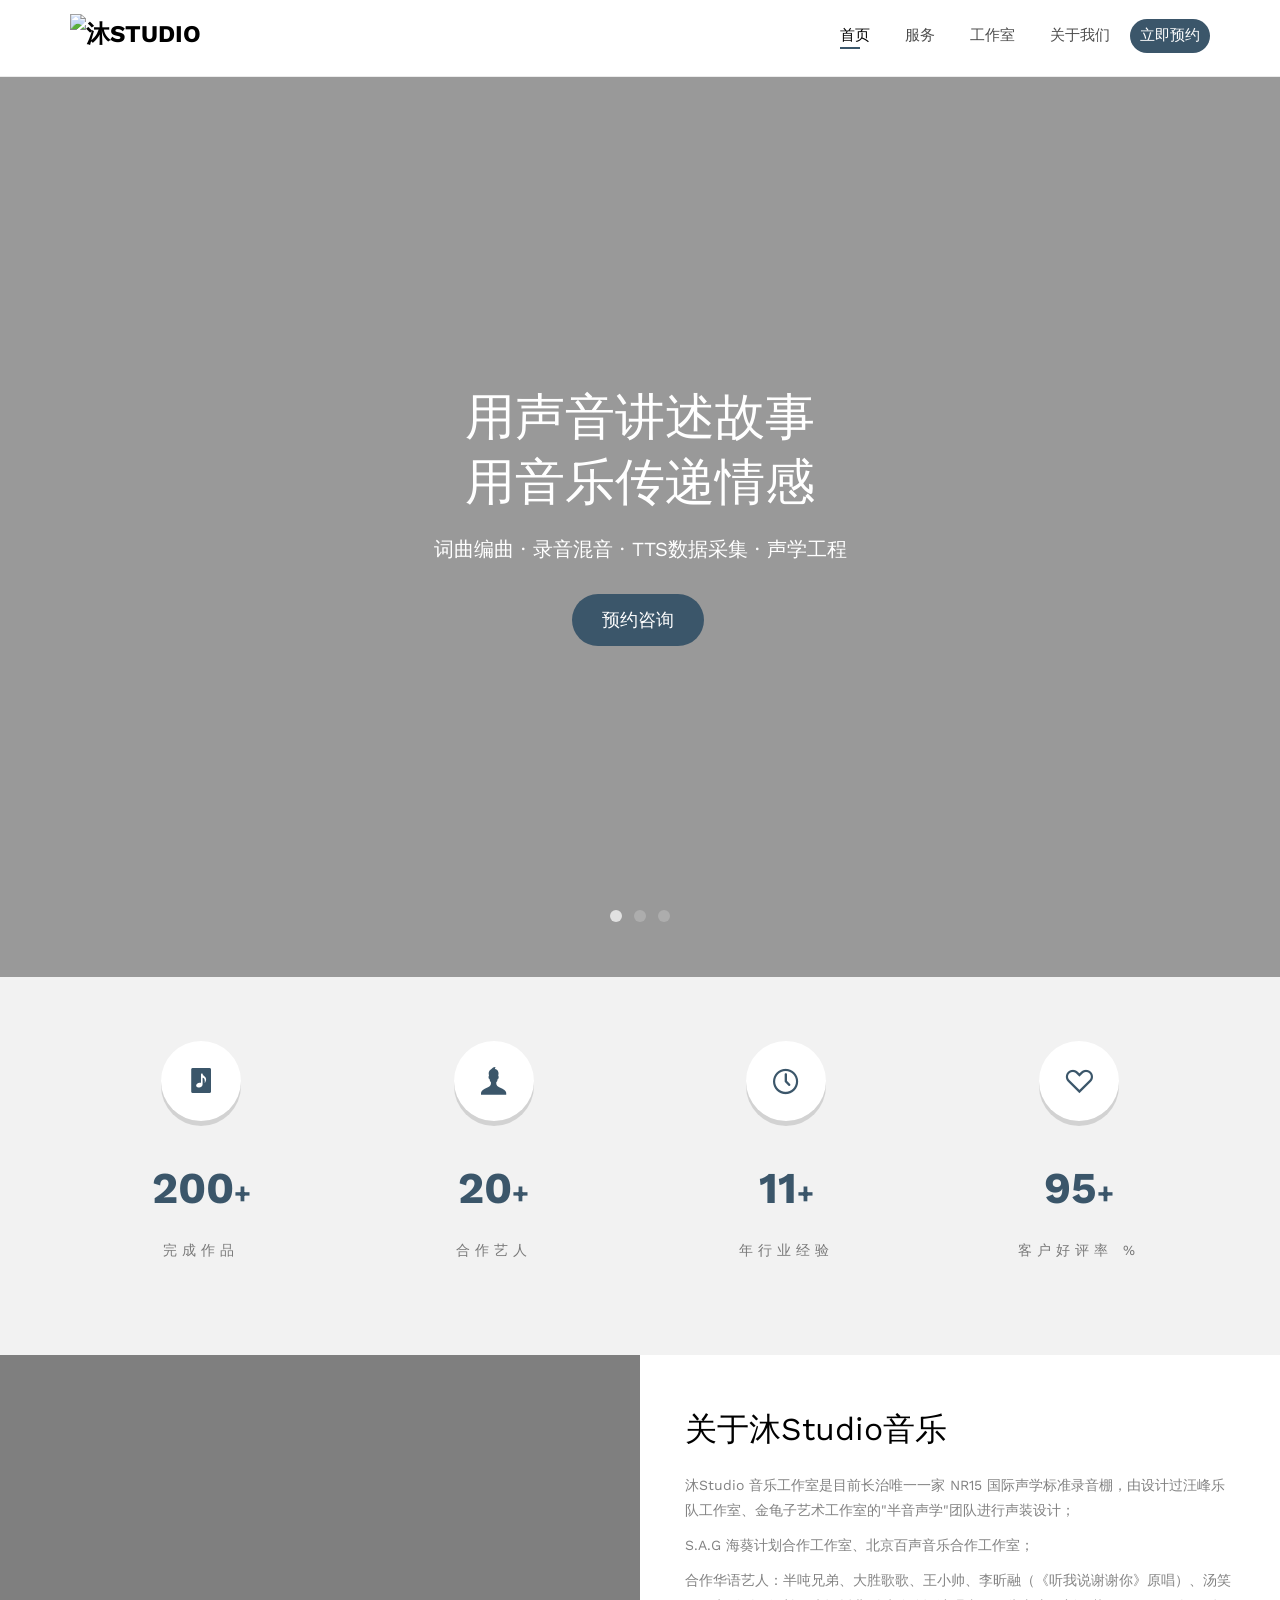
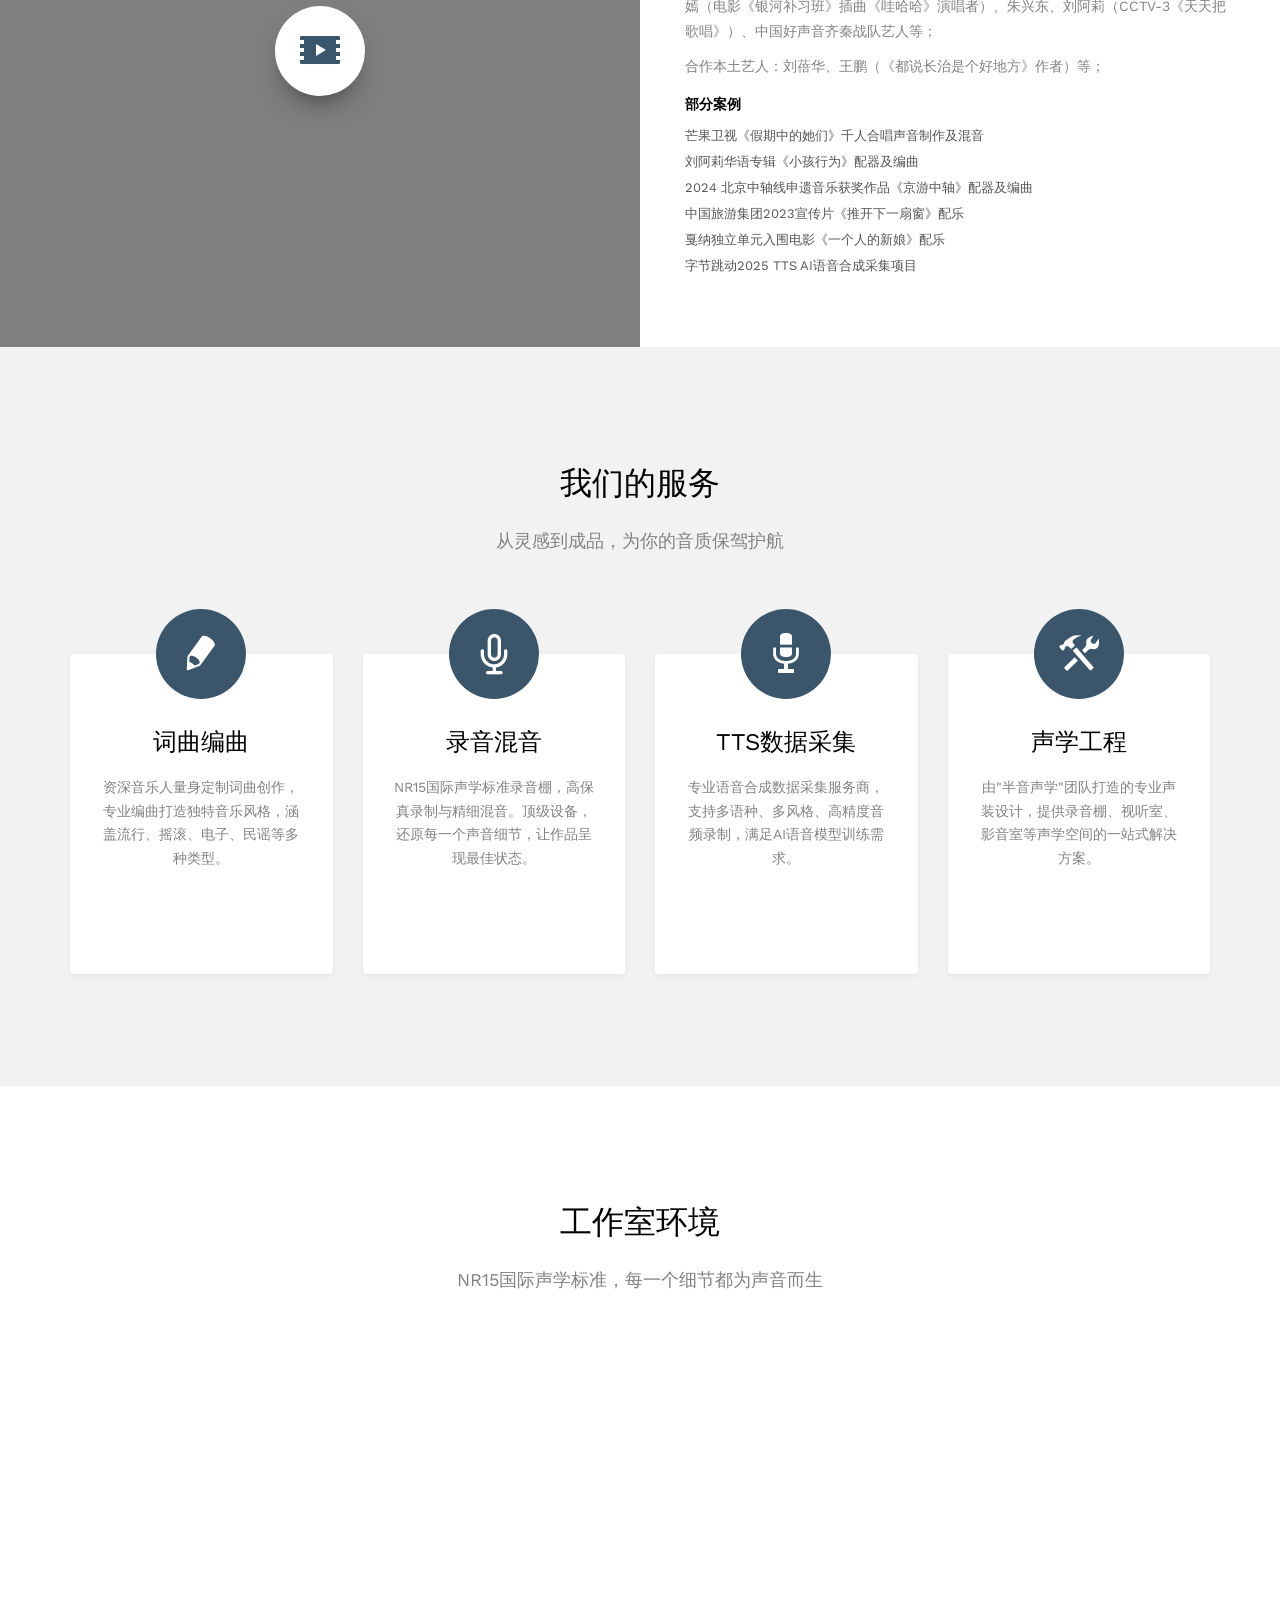
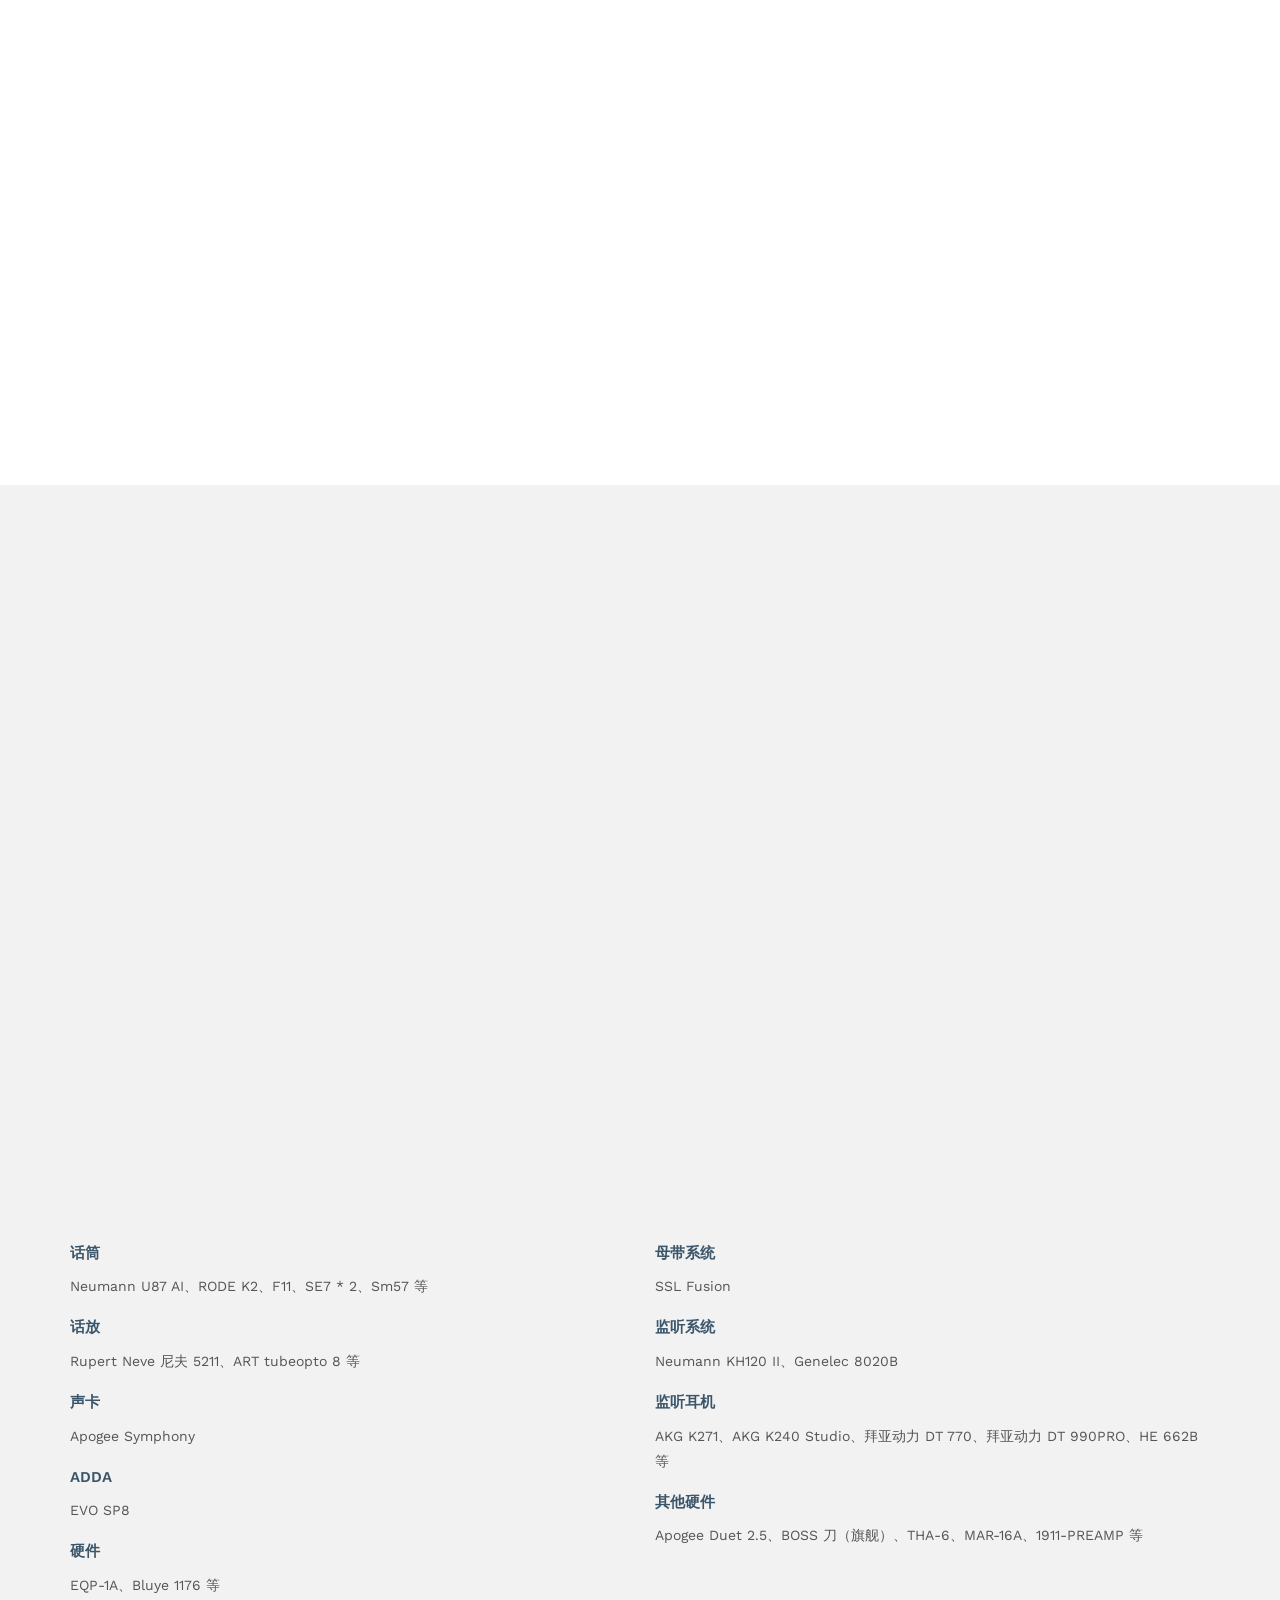
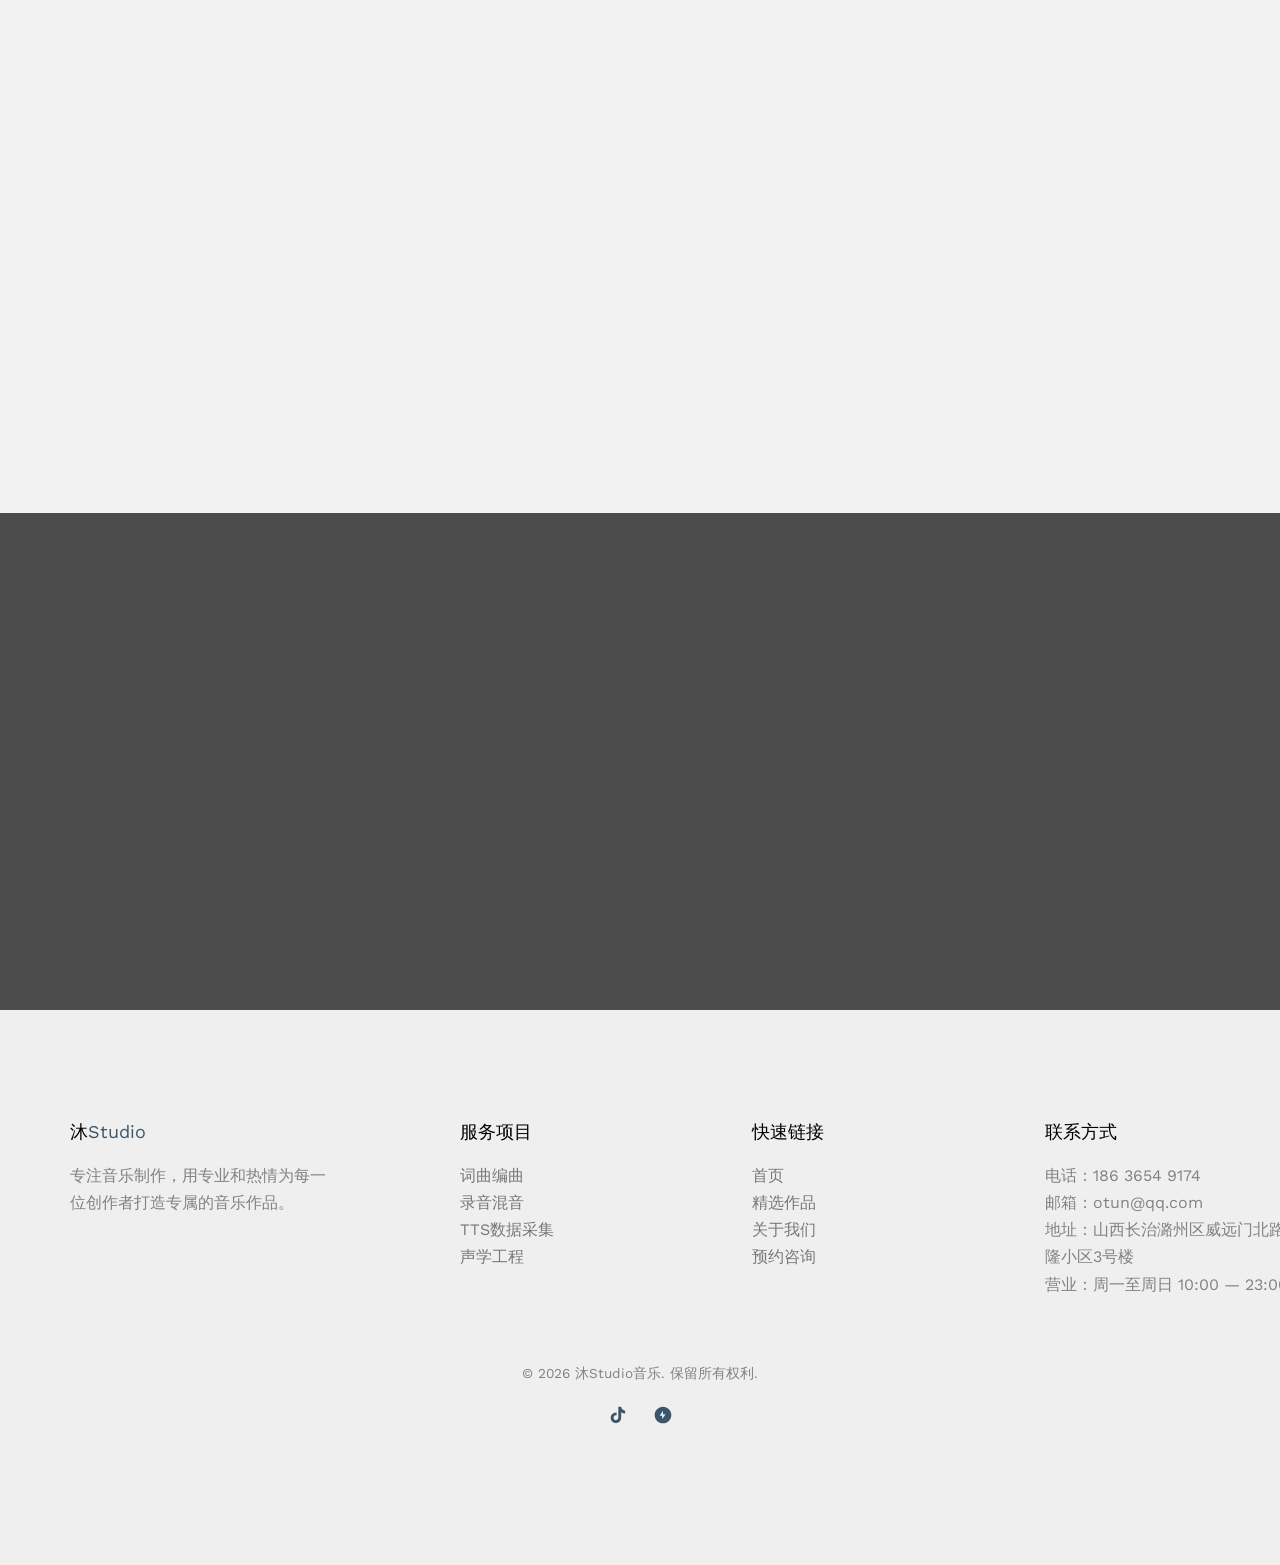
==== index.html @ f46aff22 "Add files via upload" ====
<!DOCTYPE HTML>
<html>
<head>
	<meta charset="utf-8">
	<meta http-equiv="X-UA-Compatible" content="IE=edge">
	<title>沐Studio音乐 - 专业录音棚 / 音乐制作工作室</title>
	<meta name="description" content="沐Studio音乐工作室，提供词曲编曲、录音混音、TTS数据采集、声学工程等全方位音乐制作服务。" />
	<meta name="keywords" content="录音棚, 音乐制作, 编曲, 录音混音, 词曲创作, TTS数据采集, 声学工程, 录音棚出租" />
	<meta name="viewport" content="width=device-width, initial-scale=1">

	<link href="https://fonts.googleapis.com/css2?family=Work+Sans:wght@300;400;500;700;800&display=swap" rel="stylesheet">
	<link rel="stylesheet" href="css/animate.css">
	<link rel="stylesheet" href="css/icomoon.css">
	<link rel="stylesheet" href="https://cdnjs.cloudflare.com/ajax/libs/font-awesome/6.5.1/css/all.min.css" integrity="sha512-DTOQO9RWCH3ppGqcWaEA1BIZOC6xxalwEsw9c2QQeAIftl+Vegovlnee1c9QX4TctnWMn13TZye+giMm8e2LwA==" crossorigin="anonymous" referrerpolicy="no-referrer" />
	<link rel="stylesheet" href="css/bootstrap.css">
	<link rel="stylesheet" href="css/magnific-popup.css">
	<link rel="stylesheet" href="css/owl.carousel.min.css">
	<link rel="stylesheet" href="css/owl.theme.default.min.css">
	<link rel="stylesheet" href="css/flexslider.css">
	<link rel="stylesheet" href="css/style.css">

	<script src="js/modernizr-2.6.2.min.js"></script>
	<!--[if lt IE 9]>
	<script src="js/respond.min.js"></script>
	<![endif]-->
</head>
<body>

<div class="fh5co-loader"></div>

<div id="page">
	<!-- ═══ 导航 ═══ -->
	<nav class="fh5co-nav" role="navigation">
		<div class="top-menu">
			<div class="container">
				<div class="row">
					<div class="col-xs-2">
						<div id="fh5co-logo">
							<a href="index.html">
								<img src="images/mustudio-logo.png" alt="沐Studio">
							</a>
						</div>
					</div>
					<div class="col-xs-10 text-right menu-1">
						<ul>
							<li class="active"><a href="index.html">首页</a></li>
							<li><a href="#fh5co-practice">服务</a></li>
							<li><a href="#fh5co-project">工作室</a></li>
							<li><a href="#fh5co-about">关于我们</a></li>
							<li class="btn-cta"><a href="javascript:void(0)" onclick="showWechatPopup()"><span>立即预约</span></a></li>
						</ul>
					</div>
				</div>
			</div>
		</div>
	</nav>

	<!-- ═══ Hero 轮播 ═══ -->
	<aside id="fh5co-hero" class="js-fullheight">
		<div class="flexslider js-fullheight">
			<ul class="slides">
		   	<li style="background-image: url(images/NO1.jpg);">
		   		<div class="overlay-gradient"></div>
		   		<div class="container">
		   			<div class="row">
			   			<div class="col-md-8 col-md-offset-2 text-center js-fullheight slider-text">
			   				<div class="slider-text-inner">
			   					<h1>用声音讲述故事<br/>用音乐传递情感</h1>
									<h2>词曲编曲 · 录音混音 · TTS数据采集 · 声学工程</h2>
									<p><a class="btn btn-primary btn-lg" href="javascript:void(0)" onclick="showWechatPopup()">预约咨询</a></p>
			   				</div>
			   			</div>
			   		</div>
		   		</div>
		   	</li>
		   	<li style="background-image: url(images/NO2.jpg);">
		   		<div class="overlay-gradient"></div>
		   		<div class="container">
		   			<div class="row">
			   			<div class="col-md-8 col-md-offset-2 text-center js-fullheight slider-text">
			   				<div class="slider-text-inner">
			   					<h1>专业录音棚级品质</h1>
									<h2>200+ 作品 · 20+ 艺人 · 11年行业沉淀</h2>
									<p><a class="btn btn-primary btn-lg btn-learn" href="#fh5co-practice">了解服务</a></p>
			   				</div>
			   			</div>
			   		</div>
		   		</div>
		   	</li>
		   	<li style="background-image: url(images/NO3.jpg);">
		   		<div class="overlay-gradient"></div>
		   		<div class="container">
		   			<div class="row">
			   			<div class="col-md-8 col-md-offset-2 text-center js-fullheight slider-text">
			   				<div class="slider-text-inner">
			   					<h1>你的音乐，值得被听见</h1>
									<h2>从灵感到成品，全程匠心打造</h2>
									<p><a class="btn btn-primary btn-lg btn-learn" href="javascript:void(0)" onclick="showWechatPopup()">立即预约</a></p>
			   				</div>
			   			</div>
			   		</div>
		   		</div>
		   	</li>
		  	</ul>
	  	</div>
	</aside>

	<!-- ═══ 计数统计 ═══ -->
	<div id="fh5co-counter" class="fh5co-counters fh5co-bg-section">
		<div class="container">
			<div class="row">
				<div class="col-md-3 text-center animate-box">
					<span class="icon"><i class="icon-music"></i></span>
					<span class="fh5co-counter" style="font-size:44px;color:#3b566a;font-weight:700;display:block;">200<span style="font-size:28px;color:#3b566a;font-weight:700;">+</span></span>
					<span class="fh5co-counter-label">完成作品</span>
				</div>
				<div class="col-md-3 text-center animate-box">
					<span class="icon"><i class="icon-user"></i></span>
					<span class="fh5co-counter" style="font-size:44px;color:#3b566a;font-weight:700;display:block;">20<span style="font-size:28px;color:#3b566a;font-weight:700;">+</span></span>
					<span class="fh5co-counter-label">合作艺人</span>
				</div>
				<div class="col-md-3 text-center animate-box">
					<span class="icon"><i class="icon-clock"></i></span>
					<span class="fh5co-counter" style="font-size:44px;color:#3b566a;font-weight:700;display:block;">11<span style="font-size:28px;color:#3b566a;font-weight:700;">+</span></span>
					<span class="fh5co-counter-label">年行业经验</span>
				</div>
				<div class="col-md-3 text-center animate-box">
					<span class="icon"><i class="icon-heart"></i></span>
					<span class="fh5co-counter" style="font-size:44px;color:#3b566a;font-weight:700;display:block;">95<span style="font-size:28px;color:#3b566a;font-weight:700;">+</span></span>
					<span class="fh5co-counter-label">客户好评率 %</span>
				</div>
			</div>
		</div>
	</div>

	<!-- ═══ 视频介绍 + 技能条 ═══ -->
	<div id="fh5co-content">
		<div class="video fh5co-video" style="background-image: url(images/ZHONG1.jpg);">
			<a href="#" class="popup-vimeo"><i class="icon-video2"></i></a>
			<div class="overlay"></div>
		</div>
		<div class="choose animate-box" style="padding:50px 45px;">
			<div class="fh5co-heading" style="margin-bottom:20px;">
				<h2>关于沐Studio音乐</h2>
			</div>
			<p style="margin-bottom:10px; font-size:14px; line-height:1.8;">沐Studio 音乐工作室是目前长治唯一一家 NR15 国际声学标准录音棚，由设计过汪峰乐队工作室、金龟子艺术工作室的"半音声学"团队进行声装设计；</p>
			<p style="margin-bottom:10px; font-size:14px; line-height:1.8;">S.A.G 海葵计划合作工作室、北京百声音乐合作工作室；</p>
			<p style="margin-bottom:10px; font-size:14px; line-height:1.8;">合作华语艺人：半吨兄弟、大胜歌歌、王小帅、李昕融（《听我说谢谢你》原唱）、汤笑嫣（电影《银河补习班》插曲《哇哈哈》演唱者）、朱兴东、刘阿莉（CCTV-3《天天把歌唱》）、中国好声音齐秦战队艺人等；</p>
			<p style="margin-bottom:14px; font-size:14px; line-height:1.8;">合作本土艺人：刘蓓华、王鹏（《都说长治是个好地方》作者）等；</p>
			<p style="margin-bottom:8px; font-size:14px; font-weight:600; color:#000;">部分案例</p>
			<p style="margin-bottom:4px; font-size:13px; color:#555;">芒果卫视《假期中的她们》千人合唱声音制作及混音</p>
			<p style="margin-bottom:4px; font-size:13px; color:#555;">刘阿莉华语专辑《小孩行为》配器及编曲</p>
			<p style="margin-bottom:4px; font-size:13px; color:#555;">2024 北京中轴线申遗音乐获奖作品《京游中轴》配器及编曲</p>
			<p style="margin-bottom:4px; font-size:13px; color:#555;">中国旅游集团2023宣传片《推开下一扇窗》配乐</p>
			<p style="margin-bottom:4px; font-size:13px; color:#555;">戛纳独立单元入围电影《一个人的新娘》配乐</p>
			<p style="font-size:13px; color:#555;">字节跳动2025 TTS AI语音合成采集项目</p>
		</div>
	</div>

	<!-- ═══ 服务项目 ═══ -->
	<div id="fh5co-practice" class="fh5co-bg-section">
		<div class="container">
			<div class="row animate-box">
				<div class="col-md-8 col-md-offset-2 text-center fh5co-heading">
					<h2>我们的服务</h2>
					<p>从灵感到成品，为你的音质保驾护航</p>
				</div>
			</div>
			<div class="row">
				<div class="col-md-3 text-center animate-box">
					<div class="services">
						<span class="icon">
							<i class="icon-pencil"></i>
						</span>
						<div class="desc">
							<h3><a href="#">词曲编曲</a></h3>
							<p>资深音乐人量身定制词曲创作，专业编曲打造独特音乐风格，涵盖流行、摇滚、电子、民谣等多种类型。</p>
						</div>
					</div>
				</div>
				<div class="col-md-3 text-center animate-box">
					<div class="services">
						<span class="icon">
							<i class="icon-microphone"></i>
						</span>
						<div class="desc">
							<h3><a href="#">录音混音</a></h3>
							<p>NR15国际声学标准录音棚，高保真录制与精细混音。顶级设备，还原每一个声音细节，让作品呈现最佳状态。</p>
						</div>
					</div>
				</div>
				<div class="col-md-3 text-center animate-box">
					<div class="services">
						<span class="icon">
							<i class="icon-mic"></i>
						</span>
						<div class="desc">
							<h3><a href="#">TTS数据采集</a></h3>
							<p>专业语音合成数据采集服务商，支持多语种、多风格、高精度音频录制，满足AI语音模型训练需求。</p>
						</div>
					</div>
				</div>
				<div class="col-md-3 text-center animate-box">
					<div class="services">
						<span class="icon">
							<i class="icon-tools"></i>
						</span>
						<div class="desc">
							<h3><a href="#">声学工程</a></h3>
							<p>由"半音声学"团队打造的专业声装设计，提供录音棚、视听室、影音室等声学空间的一站式解决方案。</p>
						</div>
					</div>
				</div>
			</div>
		</div>
	</div>

	<!-- ═══ 工作室环境 ═══ -->
	<div id="fh5co-project">
		<div class="container">
			<div class="row animate-box">
				<div class="col-md-8 col-md-offset-2 text-center fh5co-heading">
					<h2>工作室环境</h2>
					<p>NR15国际声学标准，每一个细节都为声音而生</p>
				</div>
			</div>
		</div>
		<div class="container">
			<div class="row">
				<div class="col-md-4 col-sm-6 text-center fh5co-project animate-box" data-animate-effect="fadeIn">
					<a href="#">
						<img src="images/NO1.jpg" alt="U87 AI话筒" class="img-responsive">
						<h3>U87 AI 话筒</h3>
						<span>行业标杆 · 专业录音</span>
					</a>
				</div>
				<div class="col-md-4 col-sm-6 text-center fh5co-project animate-box" data-animate-effect="fadeIn">
					<a href="#">
						<img src="images/NO2.jpg" alt="录音室" class="img-responsive">
						<h3>录音室</h3>
						<span>NR15 国际声学标准</span>
					</a>
				</div>
				<div class="col-md-4 col-sm-6 text-center fh5co-project animate-box" data-animate-effect="fadeIn">
					<a href="#">
						<img src="images/NO3.jpg" alt="拾音间" class="img-responsive">
						<h3>拾音间</h3>
						<span>全频段隔音 · 零噪声</span>
					</a>
				</div>
				<div class="col-md-4 col-sm-6 text-center fh5co-project animate-box" data-animate-effect="fadeIn">
					<a href="#">
						<img src="images/004.jpg" alt="专业技术" class="img-responsive">
						<h3>编曲工作站</h3>
						<span>专业技术 · 全数字化</span>
					</a>
				</div>
				<div class="col-md-4 col-sm-6 text-center fh5co-project animate-box" data-animate-effect="fadeIn">
					<a href="#">
						<img src="images/005.JPG" alt="经典硬件" class="img-responsive">
						<h3>经典硬件</h3>
						<span>模拟味十足 · 温暖音色</span>
					</a>
				</div>
				<div class="col-md-4 col-sm-6 text-center fh5co-project animate-box" data-animate-effect="fadeIn">
					<a href="#">
						<img src="images/006.jpg" alt="客户接待区" class="img-responsive">
						<h3>客户接待区</h3>
						<span>舒适环境 · 放松创作</span>
					</a>
				</div>
			</div>
		</div>
	</div>

	<!-- ═══ 客户证言 ═══ -->
	<div id="fh5co-testimonial" class="fh5co-bg-section">
		<div class="container">
			<div class="row animate-box">
				<div class="col-md-6 col-md-offset-3 text-center fh5co-heading">
					<h2>客户评价</h2>
				</div>
			</div>
			<div class="row">
				<div class="col-md-10 col-md-offset-1">
					<div class="row animate-box">
						<div class="owl-carousel owl-carousel-fullwidth">
							<div class="item">
								<div class="testimony-slide active text-center">
									<figure>
										<img src="images/user-1.jpg" alt="用户头像">
									</figure>
									<span>MUQUE，<a href="#" class="twitter">独立摇滚乐队</a></span>
									<blockquote>
										<p>"沐Studio帮我完成了整张专辑，从编曲到混音，每一个环节都非常专业。成品质量完全超出我的预期，即将在各大平台上线！"</p>
									</blockquote>
								</div>
							</div>
							<div class="item">
								<div class="testimony-slide active text-center">
									<figure>
										<img src="images/TS02.png" alt="简跃头像">
									</figure>
									<span>简跃，<a href="#" class="twitter">抖音达人 / 音乐爱好者</a></span>
									<blockquote>
										<p>"整个长治最专业的录音棚和老师"</p>
									</blockquote>
								</div>
							</div>
							<div class="item">
								<div class="testimony-slide active text-center">
									<figure>
										<img src="images/tx03.jpg" alt="李X头像">
									</figure>
									<span>李X，<a href="#" class="twitter">企业宣传负责人</a></span>
									<blockquote>
										<p>"为我们公司制作了企业歌曲，效率很高，从沟通需求到成品只用了两周。客户反响很好，感谢沐Studio团队！"</p>
									</blockquote>
								</div>
							</div>
						</div>
					</div>
				</div>
			</div>
		</div>
	</div>

	<!-- ═══ 主要硬件设备 ═══ -->
	<div id="fh5co-consult" class="fh5co-bg-section">
		<div class="container">
			<div class="row animate-box">
				<div class="col-md-8 col-md-offset-2 text-center fh5co-heading">
					<h2>主要硬件设备</h2>
				</div>
			</div>
			<div class="row" style="padding:20px 0 60px;">
				<div class="col-md-6" style="margin-bottom:20px;">
					<p style="font-size:15px; font-weight:600; color:#3b566a; margin-bottom:8px;">话筒</p>
					<p style="font-size:14px; color:#555; margin-bottom:16px; line-height:1.8;">Neumann U87 AI、RODE K2、F11、SE7 * 2、Sm57 等</p>
					<p style="font-size:15px; font-weight:600; color:#3b566a; margin-bottom:8px;">话放</p>
					<p style="font-size:14px; color:#555; margin-bottom:16px; line-height:1.8;">Rupert Neve 尼夫 5211、ART tubeopto 8 等</p>
					<p style="font-size:15px; font-weight:600; color:#3b566a; margin-bottom:8px;">声卡</p>
					<p style="font-size:14px; color:#555; margin-bottom:16px; line-height:1.8;">Apogee Symphony</p>
					<p style="font-size:15px; font-weight:600; color:#3b566a; margin-bottom:8px;">ADDA</p>
					<p style="font-size:14px; color:#555; margin-bottom:16px; line-height:1.8;">EVO SP8</p>
					<p style="font-size:15px; font-weight:600; color:#3b566a; margin-bottom:8px;">硬件</p>
					<p style="font-size:14px; color:#555; margin-bottom:16px; line-height:1.8;">EQP-1A、Bluye 1176 等</p>
				</div>
				<div class="col-md-6" style="margin-bottom:20px;">
					<p style="font-size:15px; font-weight:600; color:#3b566a; margin-bottom:8px;">母带系统</p>
					<p style="font-size:14px; color:#555; margin-bottom:16px; line-height:1.8;">SSL Fusion</p>
					<p style="font-size:15px; font-weight:600; color:#3b566a; margin-bottom:8px;">监听系统</p>
					<p style="font-size:14px; color:#555; margin-bottom:16px; line-height:1.8;">Neumann KH120 II、Genelec 8020B</p>
					<p style="font-size:15px; font-weight:600; color:#3b566a; margin-bottom:8px;">监听耳机</p>
					<p style="font-size:14px; color:#555; margin-bottom:16px; line-height:1.8;">AKG K271、AKG K240 Studio、拜亚动力 DT 770、拜亚动力 DT 990PRO、HE 662B 等</p>
					<p style="font-size:15px; font-weight:600; color:#3b566a; margin-bottom:8px;">其他硬件</p>
					<p style="font-size:14px; color:#555; line-height:1.8;">Apogee Duet 2.5、BOSS 刀（旗舰）、THA-6、MAR-16A、1911-PREAMP 等</p>
				</div>
			</div>
		</div>
	</div>

	<!-- ═══ 团队成员 ═══ -->
	<div id="fh5co-about" class="fh5co-bg-section">
		<div class="container">
			<div class="row animate-box">
				<div class="col-md-8 col-md-offset-2 text-center fh5co-heading">
					<h2>我们的团队</h2>
					<p>由资深音乐人组成，用专业与热情成就每一个作品</p>
				</div>
			</div>
			<div class="row">
				<!-- 团队成员待添加 -->
			</div>
		</div>
	</div>

	<!-- ═══ CTA Banner ═══ -->
	<div id="fh5co-started" style="background-image:url(images/wei.jpg);">
		<div class="overlay"></div>
		<div class="container">
			<div class="row animate-box">
				<div class="col-md-8 col-md-offset-2 text-center fh5co-heading">
					<h2>准备好开启你的声音之旅了吗？</h2>
					<p>现在就联系我们，获取专属音乐制作方案，第一步从这里开始。</p>
				</div>
			</div>
			<div class="row animate-box">
				<div class="col-md-8 col-md-offset-2 text-center">
					<p><a href="javascript:void(0)" class="btn btn-primary btn-lg" onclick="showWechatPopup()">立即预约</a></p>
				</div>
			</div>
		</div>
	</div>

	<!-- ═══ Footer ═══ -->
	<footer id="fh5co-footer" role="contentinfo">
		<div class="container">
			<div class="row row-pb-md">
				<div class="col-md-3 fh5co-widget">
					<h4>沐<span style="color:#3b566a">Studio</span></h4>
					<p>专注音乐制作，用专业和热情为每一位创作者打造专属的音乐作品。</p>
				</div>
				<div class="col-md-3 col-md-push-1">
					<h4>服务项目</h4>
					<ul class="fh5co-footer-links">
						<li><a href="#fh5co-practice">词曲编曲</a></li>
						<li><a href="#fh5co-practice">录音混音</a></li>
						<li><a href="#fh5co-practice">TTS数据采集</a></li>
						<li><a href="#fh5co-practice">声学工程</a></li>
					</ul>
				</div>
				<div class="col-md-3 col-md-push-1">
					<h4>快速链接</h4>
					<ul class="fh5co-footer-links">
						<li><a href="index.html">首页</a></li>
						<li><a href="zuopin.html">精选作品</a></li>
						<li><a href="#fh5co-about">关于我们</a></li>
						<li><a href="javascript:void(0)" onclick="showWechatPopup()">预约咨询</a></li>
					</ul>
				</div>
				<div class="col-md-3 col-md-push-1">
					<h4>联系方式</h4>
					<ul class="fh5co-footer-links">
						<li>电话：186 3654 9174</li>
						<li>邮箱：otun@qq.com</li>
						<li>地址：山西长治潞州区威远门北路兴隆小区3号楼</li>
						<li>营业：周一至周日 10:00 — 23:00</li>
					</ul>
				</div>
			</div>
			<div class="row copyright">
				<div class="col-md-12 text-center">
					<p>
						<small class="block">© <span id="copyright-year"></span> 沐Studio音乐. 保留所有权利.</small>
					</p>
					<p>
						<ul class="fh5co-social-icons">
							<li><a href="https://v.douyin.com/6EM67XLOcC0/" onclick="try{location.href='snssdk1128://app?app_type=aweme'}catch(e){}" target="_blank" title="抖音" style="color:#3b566a;"><svg width="20" height="20" viewBox="0 0 24 24" fill="none" xmlns="http://www.w3.org/2000/svg"><path d="M19.59 6.69a4.83 4.83 0 01-3.77-4.25V2h-3.45v13.67a2.89 2.89 0 01-2.88 2.5 2.89 2.89 0 01-2.89-2.89 2.89 2.89 0 012.89-2.89c.28 0 .54.04.79.1V9.01a6.33 6.33 0 00-.79-.05 6.34 6.34 0 00-6.34 6.34 6.34 6.34 0 006.34 6.34 6.34 6.34 0 006.33-6.34V8.69a8.18 8.18 0 004.77 1.52V6.76a4.85 4.85 0 01-1-.07z" fill="#3b566a"/></svg></a></li>
							<li><a href="https://xhslink.com/m/AP5yKlpRmHb" target="_blank" title="小红书" style="color:#3b566a;"><svg width="20" height="20" viewBox="0 0 24 24" fill="none" xmlns="http://www.w3.org/2000/svg"><path d="M12 2C6.48 2 2 6.48 2 12s4.48 10 10 10 10-4.48 10-10S17.52 2 12 2zm-1 15v-4H8l4-6v4h3l-4 6z" fill="#3b566a"/></svg></a></li>
						</ul>
					</p>
				</div>
			</div>
		</div>
	</footer>
</div>

<div class="gototop js-top">
	<a href="#" class="js-gotop"><i class="icon-arrow-up"></i></a>
</div>

<script src="js/jquery.min.js"></script>
<script src="js/jquery.easing.1.3.js"></script>
<script src="js/bootstrap.min.js"></script>
<script src="js/jquery.waypoints.min.js"></script>
<script src="js/jquery.stellar.min.js"></script>
<script src="js/owl.carousel.min.js"></script>
<script src="js/jquery.flexslider-min.js"></script>
<script src="js/jquery.countTo.js"></script>
<script src="js/jquery.magnific-popup.min.js"></script>
<script src="js/magnific-popup-options.js"></script>
<script src="js/main.js"></script>
<script>
document.getElementById('copyright-year').textContent = new Date().getFullYear();
function showWechatPopup() {
  var popup = document.createElement('div');
  popup.id = 'wechat-popup-overlay';
  popup.style.cssText = 'position:fixed;top:0;left:0;width:100%;height:100%;background:rgba(59,86,106,0.75);backdrop-filter:blur(6px);-webkit-backdrop-filter:blur(6px);z-index:9999;display:flex;align-items:center;justify-content:center;cursor:pointer;';
  popup.onclick = closeWechatPopup;

  var box = document.createElement('div');
  box.style.cssText = 'position:relative;background:#fff;border-radius:12px;padding:0;max-width:460px;width:90%;box-shadow:0 20px 60px rgba(0,0,0,0.35);text-align:center;cursor:default;overflow:hidden;';

  var header = document.createElement('div');
  header.style.cssText = 'background:#3b566a;padding:20px 24px;text-align:center;';
  header.innerHTML = '<div style="font-size:22px;font-weight:600;color:#fff;letter-spacing:3px;margin-bottom:4px;">扫码咨询</div><div style="font-size:14px;color:rgba(255,255,255,0.65);">期待与您合作</div>';

  var imgWrap = document.createElement('div');
  imgWrap.style.cssText = 'padding:32px 24px 28px;background:#fff;';

  var img = document.createElement('img');
  img.src = 'images/weixin.png';
  img.alt = '微信二维码';
  img.style.cssText = 'width:280px;height:280px;object-fit:contain;display:inline-block;border-radius:8px;background:#f8f8f8;box-shadow:0 4px 20px rgba(59,86,106,0.15);';

  var tip = document.createElement('div');
  tip.style.cssText = 'font-size:13px;color:#999;margin-top:14px;letter-spacing:1px;';

  var closeBtn = document.createElement('div');
  closeBtn.innerHTML = '&times;';
  closeBtn.style.cssText = 'position:absolute;top:14px;right:18px;font-size:26px;color:rgba(255,255,255,0.7);cursor:pointer;line-height:1;transition:color 0.2s;';
  closeBtn.onmouseover = function() { this.style.color = '#fff'; };
  closeBtn.onmouseout = function() { this.style.color = 'rgba(255,255,255,0.7)'; };
  closeBtn.onclick = function(e) { e.stopPropagation(); closeWechatPopup(); };

  imgWrap.appendChild(img);
  imgWrap.appendChild(tip);
  box.appendChild(closeBtn);
  box.appendChild(header);
  box.appendChild(imgWrap);
  popup.appendChild(box);
  document.body.appendChild(popup);
}
function closeWechatPopup() {
  var popup = document.getElementById('wechat-popup-overlay');
  if (popup) popup.remove();
}
</script>
</body>
</html>
---- css/icomoon.css ----
@font-face {
  font-family: 'icomoon';
  src:  url('../fonts/icomoon/icomoon.eot?6iuir');
  src:  url('../fonts/icomoon/icomoon.eot?6iuir#iefix') format('embedded-opentype'),
    url('../fonts/icomoon/icomoon.ttf?6iuir') format('truetype'),
    url('../fonts/icomoon/icomoon.woff?6iuir') format('woff'),
    url('../fonts/icomoon/icomoon.svg?6iuir#icomoon') format('svg');
  font-weight: normal;
  font-style: normal;
}

[class^="icon-"], [class*=" icon-"] {
  /* use !important to prevent issues with browser extensions that change fonts */
  font-family: 'icomoon' !important;
  speak: none;
  font-style: normal;
  font-weight: normal;
  font-variant: normal;
  text-transform: none;
  line-height: 1;

  /* Better Font Rendering =========== */
  -webkit-font-smoothing: antialiased;
  -moz-osx-font-smoothing: grayscale;
}

.icon-eye:before {
  content: "\e000";
}
.icon-paper-clip:before {
  content: "\e001";
}
.icon-mail:before {
  content: "\e002";
}
.icon-toggle:before {
  content: "\e003";
}
.icon-layout:before {
  content: "\e004";
}
.icon-link:before {
  content: "\e005";
}
.icon-bell:before {
  content: "\e006";
}
.icon-lock:before {
  content: "\e007";
}
.icon-unlock:before {
  content: "\e008";
}
.icon-ribbon:before {
  content: "\e009";
}
.icon-image:before {
  content: "\e010";
}
.icon-signal:before {
  content: "\e011";
}
.icon-target:before {
  content: "\e012";
}
.icon-clipboard:before {
  content: "\e013";
}
.icon-clock:before {
  content: "\e014";
}
.icon-watch:before {
  content: "\e015";
}
.icon-air-play:before {
  content: "\e016";
}
.icon-camera:before {
  content: "\e017";
}
.icon-video:before {
  content: "\e018";
}
.icon-disc:before {
  content: "\e019";
}
.icon-printer:before {
  content: "\e020";
}
.icon-monitor:before {
  content: "\e021";
}
.icon-server:before {
  content: "\e022";
}
.icon-cog:before {
  content: "\e023";
}
.icon-heart:before {
  content: "\e024";
}
.icon-paragraph:before {
  content: "\e025";
}
.icon-align-justify:before {
  content: "\e026";
}
.icon-align-left:before {
  content: "\e027";
}
.icon-align-center:before {
  content: "\e028";
}
.icon-align-right:before {
  content: "\e029";
}
.icon-book:before {
  content: "\e030";
}
.icon-layers:before {
  content: "\e031";
}
.icon-stack:before {
  content: "\e032";
}
.icon-stack-2:before {
  content: "\e033";
}
.icon-paper:before {
  content: "\e034";
}
.icon-paper-stack:before {
  content: "\e035";
}
.icon-search:before {
  content: "\e036";
}
.icon-zoom-in:before {
  content: "\e037";
}
.icon-zoom-out:before {
  content: "\e038";
}
.icon-reply:before {
  content: "\e039";
}
.icon-circle-plus:before {
  content: "\e040";
}
.icon-circle-minus:before {
  content: "\e041";
}
.icon-circle-check:before {
  content: "\e042";
}
.icon-circle-cross:before {
  content: "\e043";
}
.icon-square-plus:before {
  content: "\e044";
}
.icon-square-minus:before {
  content: "\e045";
}
.icon-square-check:before {
  content: "\e046";
}
.icon-square-cross:before {
  content: "\e047";
}
.icon-microphone:before {
  content: "\e048";
}
.icon-record:before {
  content: "\e049";
}
.icon-skip-back:before {
  content: "\e050";
}
.icon-rewind:before {
  content: "\e051";
}
.icon-play:before {
  content: "\e052";
}
.icon-pause:before {
  content: "\e053";
}
.icon-stop:before {
  content: "\e054";
}
.icon-fast-forward:before {
  content: "\e055";
}
.icon-skip-forward:before {
  content: "\e056";
}
.icon-shuffle:before {
  content: "\e057";
}
.icon-repeat:before {
  content: "\e058";
}
.icon-folder:before {
  content: "\e059";
}
.icon-umbrella:before {
  content: "\e060";
}
.icon-moon:before {
  content: "\e061";
}
.icon-thermometer:before {
  content: "\e062";
}
.icon-drop:before {
  content: "\e063";
}
.icon-sun:before {
  content: "\e064";
}
.icon-cloud:before {
  content: "\e065";
}
.icon-cloud-upload:before {
  content: "\e066";
}
.icon-cloud-download:before {
  content: "\e067";
}
.icon-upload:before {
  content: "\e068";
}
.icon-download:before {
  content: "\e069";
}
.icon-location:before {
  content: "\e070";
}
.icon-location-2:before {
  content: "\e071";
}
.icon-map:before {
  content: "\e072";
}
.icon-battery:before {
  content: "\e073";
}
.icon-head:before {
  content: "\e074";
}
.icon-briefcase:before {
  content: "\e075";
}
.icon-speech-bubble:before {
  content: "\e076";
}
.icon-anchor:before {
  content: "\e077";
}
.icon-globe:before {
  content: "\e078";
}
.icon-box:before {
  content: "\e079";
}
.icon-reload:before {
  content: "\e080";
}
.icon-share:before {
  content: "\e081";
}
.icon-marquee:before {
  content: "\e082";
}
.icon-marquee-plus:before {
  content: "\e083";
}
.icon-marquee-minus:before {
  content: "\e084";
}
.icon-tag:before {
  content: "\e085";
}
.icon-power:before {
  content: "\e086";
}
.icon-command:before {
  content: "\e087";
}
.icon-alt:before {
  content: "\e088";
}
.icon-esc:before {
  content: "\e089";
}
.icon-bar-graph:before {
  content: "\e090";
}
.icon-bar-graph-2:before {
  content: "\e091";
}
.icon-pie-graph:before {
  content: "\e092";
}
.icon-star:before {
  content: "\e093";
}
.icon-arrow-left:before {
  content: "\e094";
}
.icon-arrow-right:before {
  content: "\e095";
}
.icon-arrow-up:before {
  content: "\e096";
}
.icon-arrow-down:before {
  content: "\e097";
}
.icon-volume:before {
  content: "\e098";
}
.icon-mute:before {
  content: "\e099";
}
.icon-content-right:before {
  content: "\e100";
}
.icon-content-left:before {
  content: "\e101";
}
.icon-grid:before {
  content: "\e102";
}
.icon-grid-2:before {
  content: "\e103";
}
.icon-columns:before {
  content: "\e104";
}
.icon-loader:before {
  content: "\e105";
}
.icon-bag:before {
  content: "\e106";
}
.icon-ban:before {
  content: "\e107";
}
.icon-flag:before {
  content: "\e108";
}
.icon-trash:before {
  content: "\e109";
}
.icon-expand:before {
  content: "\e110";
}
.icon-contract:before {
  content: "\e111";
}
.icon-maximize:before {
  content: "\e112";
}
.icon-minimize:before {
  content: "\e113";
}
.icon-plus:before {
  content: "\e114";
}
.icon-minus:before {
  content: "\e115";
}
.icon-check:before {
  content: "\e116";
}
.icon-cross:before {
  content: "\e117";
}
.icon-move:before {
  content: "\e118";
}
.icon-delete:before {
  content: "\e119";
}
.icon-menu:before {
  content: "\e120";
}
.icon-archive:before {
  content: "\e121";
}
.icon-inbox:before {
  content: "\e122";
}
.icon-outbox:before {
  content: "\e123";
}
.icon-file:before {
  content: "\e124";
}
.icon-file-add:before {
  content: "\e125";
}
.icon-file-subtract:before {
  content: "\e126";
}
.icon-help:before {
  content: "\e127";
}
.icon-open:before {
  content: "\e128";
}
.icon-ellipsis:before {
  content: "\e129";
}
.icon-add-to-list:before {
  content: "\e900";
}
.icon-classic-computer:before {
  content: "\e901";
}
.icon-controller-fast-backward:before {
  content: "\e902";
}
.icon-creative-commons-attribution:before {
  content: "\e903";
}
.icon-creative-commons-noderivs:before {
  content: "\e904";
}
.icon-creative-commons-noncommercial-eu:before {
  content: "\e905";
}
.icon-creative-commons-noncommercial-us:before {
  content: "\e906";
}
.icon-creative-commons-public-domain:before {
  content: "\e907";
}
.icon-creative-commons-remix:before {
  content: "\e908";
}
.icon-creative-commons-share:before {
  content: "\e909";
}
.icon-creative-commons-sharealike:before {
  content: "\e90a";
}
.icon-creative-commons:before {
  content: "\e90b";
}
.icon-document-landscape:before {
  content: "\e90c";
}
.icon-remove-user:before {
  content: "\e90d";
}
.icon-warning:before {
  content: "\e90e";
}
.icon-arrow-bold-down:before {
  content: "\e90f";
}
.icon-arrow-bold-left:before {
  content: "\e910";
}
.icon-arrow-bold-right:before {
  content: "\e911";
}
.icon-arrow-bold-up:before {
  content: "\e912";
}
.icon-arrow-down2:before {
  content: "\e913";
}
.icon-arrow-left2:before {
  content: "\e914";
}
.icon-arrow-long-down:before {
  content: "\e915";
}
.icon-arrow-long-left:before {
  content: "\e916";
}
.icon-arrow-long-right:before {
  content: "\e917";
}
.icon-arrow-long-up:before {
  content: "\e918";
}
.icon-arrow-right2:before {
  content: "\e919";
}
.icon-arrow-up2:before {
  content: "\e91a";
}
.icon-arrow-with-circle-down:before {
  content: "\e91b";
}
.icon-arrow-with-circle-left:before {
  content: "\e91c";
}
.icon-arrow-with-circle-right:before {
  content: "\e91d";
}
.icon-arrow-with-circle-up:before {
  content: "\e91e";
}
.icon-bookmark:before {
  content: "\e91f";
}
.icon-bookmarks:before {
  content: "\e920";
}
.icon-chevron-down:before {
  content: "\e921";
}
.icon-chevron-left:before {
  content: "\e922";
}
.icon-chevron-right:before {
  content: "\e923";
}
.icon-chevron-small-down:before {
  content: "\e924";
}
.icon-chevron-small-left:before {
  content: "\e925";
}
.icon-chevron-small-right:before {
  content: "\e926";
}
.icon-chevron-small-up:before {
  content: "\e927";
}
.icon-chevron-thin-down:before {
  content: "\e928";
}
.icon-chevron-thin-left:before {
  content: "\e929";
}
.icon-chevron-thin-right:before {
  content: "\e92a";
}
.icon-chevron-thin-up:before {
  content: "\e92b";
}
.icon-chevron-up:before {
  content: "\e92c";
}
.icon-chevron-with-circle-down:before {
  content: "\e92d";
}
.icon-chevron-with-circle-left:before {
  content: "\e92e";
}
.icon-chevron-with-circle-right:before {
  content: "\e92f";
}
.icon-chevron-with-circle-up:before {
  content: "\e930";
}
.icon-cloud2:before {
  content: "\e931";
}
.icon-controller-fast-forward:before {
  content: "\e932";
}
.icon-controller-jump-to-start:before {
  content: "\e933";
}
.icon-controller-next:before {
  content: "\e934";
}
.icon-controller-paus:before {
  content: "\e935";
}
.icon-controller-play:before {
  content: "\e936";
}
.icon-controller-record:before {
  content: "\e937";
}
.icon-controller-stop:before {
  content: "\e938";
}
.icon-controller-volume:before {
  content: "\e939";
}
.icon-dot-single:before {
  content: "\e93a";
}
.icon-dots-three-horizontal:before {
  content: "\e93b";
}
.icon-dots-three-vertical:before {
  content: "\e93c";
}
.icon-dots-two-horizontal:before {
  content: "\e93d";
}
.icon-dots-two-vertical:before {
  content: "\e93e";
}
.icon-download2:before {
  content: "\e93f";
}
.icon-emoji-flirt:before {
  content: "\e940";
}
.icon-flow-branch:before {
  content: "\e941";
}
.icon-flow-cascade:before {
  content: "\e942";
}
.icon-flow-line:before {
  content: "\e943";
}
.icon-flow-parallel:before {
  content: "\e944";
}
.icon-flow-tree:before {
  content: "\e945";
}
.icon-install:before {
  content: "\e946";
}
.icon-layers2:before {
  content: "\e947";
}
.icon-open-book:before {
  content: "\e948";
}
.icon-resize-100:before {
  content: "\e949";
}
.icon-resize-full-screen:before {
  content: "\e94a";
}
.icon-save:before {
  content: "\e94b";
}
.icon-select-arrows:before {
  content: "\e94c";
}
.icon-sound-mute:before {
  content: "\e94d";
}
.icon-sound:before {
  content: "\e94e";
}
.icon-trash2:before {
  content: "\e94f";
}
.icon-triangle-down:before {
  content: "\e950";
}
.icon-triangle-left:before {
  content: "\e951";
}
.icon-triangle-right:before {
  content: "\e952";
}
.icon-triangle-up:before {
  content: "\e953";
}
.icon-uninstall:before {
  content: "\e954";
}
.icon-upload-to-cloud:before {
  content: "\e955";
}
.icon-upload2:before {
  content: "\e956";
}
.icon-add-user:before {
  content: "\e957";
}
.icon-address:before {
  content: "\e958";
}
.icon-adjust:before {
  content: "\e959";
}
.icon-air:before {
  content: "\e95a";
}
.icon-aircraft-landing:before {
  content: "\e95b";
}
.icon-aircraft-take-off:before {
  content: "\e95c";
}
.icon-aircraft:before {
  content: "\e95d";
}
.icon-align-bottom:before {
  content: "\e95e";
}
.icon-align-horizontal-middle:before {
  content: "\e95f";
}
.icon-align-left2:before {
  content: "\e960";
}
.icon-align-right2:before {
  content: "\e961";
}
.icon-align-top:before {
  content: "\e962";
}
.icon-align-vertical-middle:before {
  content: "\e963";
}
.icon-archive2:before {
  content: "\e964";
}
.icon-area-graph:before {
  content: "\e965";
}
.icon-attachment:before {
  content: "\e966";
}
.icon-awareness-ribbon:before {
  content: "\e967";
}
.icon-back-in-time:before {
  content: "\e968";
}
.icon-back:before {
  content: "\e969";
}
.icon-bar-graph2:before {
  content: "\e96a";
}
.icon-battery2:before {
  content: "\e96b";
}
.icon-beamed-note:before {
  content: "\e96c";
}
.icon-bell2:before {
  content: "\e96d";
}
.icon-blackboard:before {
  content: "\e96e";
}
.icon-block:before {
  content: "\e96f";
}
.icon-book2:before {
  content: "\e970";
}
.icon-bowl:before {
  content: "\e971";
}
.icon-box2:before {
  content: "\e972";
}
.icon-briefcase2:before {
  content: "\e973";
}
.icon-browser:before {
  content: "\e974";
}
.icon-brush:before {
  content: "\e975";
}
.icon-bucket:before {
  content: "\e976";
}
.icon-cake:before {
  content: "\e977";
}
.icon-calculator:before {
  content: "\e978";
}
.icon-calendar:before {
  content: "\e979";
}
.icon-camera2:before {
  content: "\e97a";
}
.icon-ccw:before {
  content: "\e97b";
}
.icon-chat:before {
  content: "\e97c";
}
.icon-check2:before {
  content: "\e97d";
}
.icon-circle-with-cross:before {
  content: "\e97e";
}
.icon-circle-with-minus:before {
  content: "\e97f";
}
.icon-circle-with-plus:before {
  content: "\e980";
}
.icon-circle:before {
  content: "\e981";
}
.icon-circular-graph:before {
  content: "\e982";
}
.icon-clapperboard:before {
  content: "\e983";
}
.icon-clipboard2:before {
  content: "\e984";
}
.icon-clock2:before {
  content: "\e985";
}
.icon-code:before {
  content: "\e986";
}
.icon-cog2:before {
  content: "\e987";
}
.icon-colours:before {
  content: "\e988";
}
.icon-compass:before {
  content: "\e989";
}
.icon-copy:before {
  content: "\e98a";
}
.icon-credit-card:before {
  content: "\e98b";
}
.icon-credit:before {
  content: "\e98c";
}
.icon-cross2:before {
  content: "\e98d";
}
.icon-cup:before {
  content: "\e98e";
}
.icon-cw:before {
  content: "\e98f";
}
.icon-cycle:before {
  content: "\e990";
}
.icon-database:before {
  content: "\e991";
}
.icon-dial-pad:before {
  content: "\e992";
}
.icon-direction:before {
  content: "\e993";
}
.icon-document:before {
  content: "\e994";
}
.icon-documents:before {
  content: "\e995";
}
.icon-drink:before {
  content: "\e996";
}
.icon-drive:before {
  content: "\e997";
}
.icon-drop2:before {
  content: "\e998";
}
.icon-edit:before {
  content: "\e999";
}
.icon-email:before {
  content: "\e99a";
}
.icon-emoji-happy:before {
  content: "\e99b";
}
.icon-emoji-neutral:before {
  content: "\e99c";
}
.icon-emoji-sad:before {
  content: "\e99d";
}
.icon-erase:before {
  content: "\e99e";
}
.icon-eraser:before {
  content: "\e99f";
}
.icon-export:before {
  content: "\e9a0";
}
.icon-eye2:before {
  content: "\e9a1";
}
.icon-feather:before {
  content: "\e9a2";
}
.icon-flag2:before {
  content: "\e9a3";
}
.icon-flash:before {
  content: "\e9a4";
}
.icon-flashlight:before {
  content: "\e9a5";
}
.icon-flat-brush:before {
  content: "\e9a6";
}
.icon-folder-images:before {
  content: "\e9a7";
}
.icon-folder-music:before {
  content: "\e9a8";
}
.icon-folder-video:before {
  content: "\e9a9";
}
.icon-folder2:before {
  content: "\e9aa";
}
.icon-forward:before {
  content: "\e9ab";
}
.icon-funnel:before {
  content: "\e9ac";
}
.icon-game-controller:before {
  content: "\e9ad";
}
.icon-gauge:before {
  content: "\e9ae";
}
.icon-globe2:before {
  content: "\e9af";
}
.icon-graduation-cap:before {
  content: "\e9b0";
}
.icon-grid2:before {
  content: "\e9b1";
}
.icon-hair-cross:before {
  content: "\e9b2";
}
.icon-hand:before {
  content: "\e9b3";
}
.icon-heart-outlined:before {
  content: "\e9b4";
}
.icon-heart2:before {
  content: "\e9b5";
}
.icon-help-with-circle:before {
  content: "\e9b6";
}
.icon-help2:before {
  content: "\e9b7";
}
.icon-home:before {
  content: "\e9b8";
}
.icon-hour-glass:before {
  content: "\e9b9";
}
.icon-image-inverted:before {
  content: "\e9ba";
}
.icon-image2:before {
  content: "\e9bb";
}
.icon-images:before {
  content: "\e9bc";
}
.icon-inbox2:before {
  content: "\e9bd";
}
.icon-infinity:before {
  content: "\e9be";
}
.icon-info-with-circle:before {
  content: "\e9bf";
}
.icon-info:before {
  content: "\e9c0";
}
.icon-key:before {
  content: "\e9c1";
}
.icon-keyboard:before {
  content: "\e9c2";
}
.icon-lab-flask:before {
  content: "\e9c3";
}
.icon-landline:before {
  content: "\e9c4";
}
.icon-language:before {
  content: "\e9c5";
}
.icon-laptop:before {
  content: "\e9c6";
}
.icon-leaf:before {
  content: "\e9c7";
}
.icon-level-down:before {
  content: "\e9c8";
}
.icon-level-up:before {
  content: "\e9c9";
}
.icon-lifebuoy:before {
  content: "\e9ca";
}
.icon-light-bulb:before {
  content: "\e9cb";
}
.icon-light-down:before {
  content: "\e9cc";
}
.icon-light-up:before {
  content: "\e9cd";
}
.icon-line-graph:before {
  content: "\e9ce";
}
.icon-link2:before {
  content: "\e9cf";
}
.icon-list:before {
  content: "\e9d0";
}
.icon-location-pin:before {
  content: "\e9d1";
}
.icon-location2:before {
  content: "\e9d2";
}
.icon-lock-open:before {
  content: "\e9d3";
}
.icon-lock2:before {
  content: "\e9d4";
}
.icon-log-out:before {
  content: "\e9d5";
}
.icon-login:before {
  content: "\e9d6";
}
.icon-loop:before {
  content: "\e9d7";
}
.icon-magnet:before {
  content: "\e9d8";
}
.icon-magnifying-glass:before {
  content: "\e9d9";
}
.icon-mail2:before {
  content: "\e9da";
}
.icon-man:before {
  content: "\e9db";
}
.icon-map2:before {
  content: "\e9dc";
}
.icon-mask:before {
  content: "\e9dd";
}
.icon-medal:before {
  content: "\e9de";
}
.icon-megaphone:before {
  content: "\e9df";
}
.icon-menu2:before {
  content: "\e9e0";
}
.icon-message:before {
  content: "\e9e1";
}
.icon-mic:before {
  content: "\e9e2";
}
.icon-minus2:before {
  content: "\e9e3";
}
.icon-mobile:before {
  content: "\e9e4";
}
.icon-modern-mic:before {
  content: "\e9e5";
}
.icon-moon2:before {
  content: "\e9e6";
}
.icon-mouse:before {
  content: "\e9e7";
}
.icon-music:before {
  content: "\e9e8";
}
.icon-network:before {
  content: "\e9e9";
}
.icon-new-message:before {
  content: "\e9ea";
}
.icon-new:before {
  content: "\e9eb";
}
.icon-news:before {
  content: "\e9ec";
}
.icon-note:before {
  content: "\e9ed";
}
.icon-notification:before {
  content: "\e9ee";
}
.icon-old-mobile:before {
  content: "\e9ef";
}
.icon-old-phone:before {
  content: "\e9f0";
}
.icon-palette:before {
  content: "\e9f1";
}
.icon-paper-plane:before {
  content: "\e9f2";
}
.icon-pencil:before {
  content: "\e9f3";
}
.icon-phone:before {
  content: "\e9f4";
}
.icon-pie-chart:before {
  content: "\e9f5";
}
.icon-pin:before {
  content: "\e9f6";
}
.icon-plus2:before {
  content: "\e9f7";
}
.icon-popup:before {
  content: "\e9f8";
}
.icon-power-plug:before {
  content: "\e9f9";
}
.icon-price-ribbon:before {
  content: "\e9fa";
}
.icon-price-tag:before {
  content: "\e9fb";
}
.icon-print:before {
  content: "\e9fc";
}
.icon-progress-empty:before {
  content: "\e9fd";
}
.icon-progress-full:before {
  content: "\e9fe";
}
.icon-progress-one:before {
  content: "\e9ff";
}
.icon-progress-two:before {
  content: "\ea00";
}
.icon-publish:before {
  content: "\ea01";
}
.icon-quote:before {
  content: "\ea02";
}
.icon-radio:before {
  content: "\ea03";
}
.icon-reply-all:before {
  content: "\ea04";
}
.icon-reply2:before {
  content: "\ea05";
}
.icon-retweet:before {
  content: "\ea06";
}
.icon-rocket:before {
  content: "\ea07";
}
.icon-round-brush:before {
  content: "\ea08";
}
.icon-rss:before {
  content: "\ea09";
}
.icon-ruler:before {
  content: "\ea0a";
}
.icon-scissors:before {
  content: "\ea0b";
}
.icon-share-alternitive:before {
  content: "\ea0c";
}
.icon-share2:before {
  content: "\ea0d";
}
.icon-shareable:before {
  content: "\ea0e";
}
.icon-shield:before {
  content: "\ea0f";
}
.icon-shop:before {
  content: "\ea10";
}
.icon-shopping-bag:before {
  content: "\ea11";
}
.icon-shopping-basket:before {
  content: "\ea12";
}
.icon-shopping-cart:before {
  content: "\ea13";
}
.icon-shuffle2:before {
  content: "\ea14";
}
.icon-signal2:before {
  content: "\ea15";
}
.icon-sound-mix:before {
  content: "\ea16";
}
.icon-sports-club:before {
  content: "\ea17";
}
.icon-spreadsheet:before {
  content: "\ea18";
}
.icon-squared-cross:before {
  content: "\ea19";
}
.icon-squared-minus:before {
  content: "\ea1a";
}
.icon-squared-plus:before {
  content: "\ea1b";
}
.icon-star-outlined:before {
  content: "\ea1c";
}
.icon-star2:before {
  content: "\ea1d";
}
.icon-stopwatch:before {
  content: "\ea1e";
}
.icon-suitcase:before {
  content: "\ea1f";
}
.icon-swap:before {
  content: "\ea20";
}
.icon-sweden:before {
  content: "\ea21";
}
.icon-switch:before {
  content: "\ea22";
}
.icon-tablet:before {
  content: "\ea23";
}
.icon-tag2:before {
  content: "\ea24";
}
.icon-text-document-inverted:before {
  content: "\ea25";
}
.icon-text-document:before {
  content: "\ea26";
}
.icon-text:before {
  content: "\ea27";
}
.icon-thermometer2:before {
  content: "\ea28";
}
.icon-thumbs-down:before {
  content: "\ea29";
}
.icon-thumbs-up:before {
  content: "\ea2a";
}
.icon-thunder-cloud:before {
  content: "\ea2b";
}
.icon-ticket:before {
  content: "\ea2c";
}
.icon-time-slot:before {
  content: "\ea2d";
}
.icon-tools:before {
  content: "\ea2e";
}
.icon-traffic-cone:before {
  content: "\ea2f";
}
.icon-tree:before {
  content: "\ea30";
}
.icon-trophy:before {
  content: "\ea31";
}
.icon-tv:before {
  content: "\ea32";
}
.icon-typing:before {
  content: "\ea33";
}
.icon-unread:before {
  content: "\ea34";
}
.icon-untag:before {
  content: "\ea35";
}
.icon-user:before {
  content: "\ea36";
}
.icon-users:before {
  content: "\ea37";
}
.icon-v-card:before {
  content: "\ea38";
}
.icon-video2:before {
  content: "\ea39";
}
.icon-vinyl:before {
  content: "\ea3a";
}
.icon-voicemail:before {
  content: "\ea3b";
}
.icon-wallet:before {
  content: "\ea3c";
}
.icon-water:before {
  content: "\ea3d";
}
.icon-px-with-circle:before {
  content: "\ea3e";
}
.icon-px:before {
  content: "\ea3f";
}
.icon-basecamp:before {
  content: "\ea40";
}
.icon-behance:before {
  content: "\ea41";
}
.icon-creative-cloud:before {
  content: "\ea42";
}
.icon-dropbox:before {
  content: "\ea43";
}
.icon-evernote:before {
  content: "\ea44";
}
.icon-flattr:before {
  content: "\ea45";
}
.icon-foursquare:before {
  content: "\ea46";
}
.icon-google-drive:before {
  content: "\ea47";
}
.icon-google-hangouts:before {
  content: "\ea48";
}
.icon-grooveshark:before {
  content: "\ea49";
}
.icon-icloud:before {
  content: "\ea4a";
}
.icon-mixi:before {
  content: "\ea4b";
}
.icon-onedrive:before {
  content: "\ea4c";
}
.icon-paypal:before {
  content: "\ea4d";
}
.icon-picasa:before {
  content: "\ea4e";
}
.icon-qq:before {
  content: "\ea4f";
}
.icon-rdio-with-circle:before {
  content: "\ea50";
}
.icon-renren:before {
  content: "\ea51";
}
.icon-scribd:before {
  content: "\ea52";
}
.icon-sina-weibo:before {
  content: "\ea53";
}
.icon-skype-with-circle:before {
  content: "\ea54";
}
.icon-skype:before {
  content: "\ea55";
}
.icon-slideshare:before {
  content: "\ea56";
}
.icon-smashing:before {
  content: "\ea57";
}
.icon-soundcloud:before {
  content: "\ea58";
}
.icon-spotify-with-circle:before {
  content: "\ea59";
}
.icon-spotify:before {
  content: "\ea5a";
}
.icon-swarm:before {
  content: "\ea5b";
}
.icon-vine-with-circle:before {
  content: "\ea5c";
}
.icon-vine:before {
  content: "\ea5d";
}
.icon-vk-alternitive:before {
  content: "\ea5e";
}
.icon-vk-with-circle:before {
  content: "\ea5f";
}
.icon-vk:before {
  content: "\ea60";
}
.icon-xing-with-circle:before {
  content: "\ea61";
}
.icon-xing:before {
  content: "\ea62";
}
.icon-yelp:before {
  content: "\ea63";
}
.icon-dribbble-with-circle:before {
  content: "\ea64";
}
.icon-dribbble:before {
  content: "\ea65";
}
.icon-facebook-with-circle:before {
  content: "\ea66";
}
.icon-facebook:before {
  content: "\ea67";
}
.icon-flickr-with-circle:before {
  content: "\ea68";
}
.icon-flickr:before {
  content: "\ea69";
}
.icon-github-with-circle:before {
  content: "\ea6a";
}
.icon-github:before {
  content: "\ea6b";
}
.icon-google-with-circle:before {
  content: "\ea6c";
}
.icon-google:before {
  content: "\ea6d";
}
.icon-instagram-with-circle:before {
  content: "\ea6e";
}
.icon-instagram:before {
  content: "\ea6f";
}
.icon-lastfm-with-circle:before {
  content: "\ea70";
}
.icon-lastfm:before {
  content: "\ea71";
}
.icon-linkedin-with-circle:before {
  content: "\ea72";
}
.icon-linkedin:before {
  content: "\ea73";
}
.icon-pinterest-with-circle:before {
  content: "\ea74";
}
.icon-pinterest:before {
  content: "\ea75";
}
.icon-rdio:before {
  content: "\ea76";
}
.icon-stumbleupon-with-circle:before {
  content: "\ea77";
}
.icon-stumbleupon:before {
  content: "\ea78";
}
.icon-tumblr-with-circle:before {
  content: "\ea79";
}
.icon-tumblr:before {
  content: "\ea7a";
}
.icon-twitter-with-circle:before {
  content: "\ea7b";
}
.icon-twitter:before {
  content: "\ea7c";
}
.icon-vimeo-with-circle:before {
  content: "\ea7d";
}
.icon-vimeo:before {
  content: "\ea7e";
}
.icon-youtube-with-circle:before {
  content: "\ea7f";
}
.icon-youtube:before {
  content: "\ea80";
}
---- css/style.css ----
@font-face {
  font-family: 'icomoon';
  src: url("../fonts/icomoon/icomoon.eot?srf3rx");
  src: url("../fonts/icomoon/icomoon.eot?srf3rx#iefix") format("embedded-opentype"), url("../fonts/icomoon/icomoon.ttf?srf3rx") format("truetype"), url("../fonts/icomoon/icomoon.woff?srf3rx") format("woff"), url("../fonts/icomoon/icomoon.svg?srf3rx#icomoon") format("svg");
  font-weight: normal;
  font-style: normal;
}
/* =======================================================
*
* 	Template Style 
*
* ======================================================= */
body {
  font-family: "Work Sans", Arial, sans-serif;
  font-weight: 400;
  font-size: 16px;
  line-height: 1.7;
  color: #828282;
  background: #fff;
}

#page {
  position: relative;
  overflow-x: hidden;
  width: 100%;
  height: 100%;
  -webkit-transition: 0.5s;
  -o-transition: 0.5s;
  transition: 0.5s;
}
.offcanvas #page {
  overflow: hidden;
  position: absolute;
}
.offcanvas #page:after {
  -webkit-transition: 2s;
  -o-transition: 2s;
  transition: 2s;
  position: absolute;
  top: 0;
  right: 0;
  bottom: 0;
  left: 0;
  z-index: 101;
  background: rgba(0, 0, 0, 0.7);
  content: "";
}

a {
  color: #3b566a;
  -webkit-transition: 0.5s;
  -o-transition: 0.5s;
  transition: 0.5s;
}
a:hover, a:active, a:focus {
  color: #3b566a;
  outline: none;
  text-decoration: none;
}

p {
  margin-bottom: 20px;
}

h1, h2, h3, h4, h5, h6, figure {
  color: #000;
  font-family: "Work Sans", Arial, sans-serif;
  font-weight: 400;
  margin: 0 0 20px 0;
}
.copyrights{
	text-indent:-9999px;
	height:0;
	line-height:0;
	font-size:0;
	overflow:hidden;
}
::-webkit-selection {
  color: #fff;
  background: #3b566a;
}

::-moz-selection {
  color: #fff;
  background: #3b566a;
}

::selection {
  color: #fff;
  background: #3b566a;
}

.fh5co-nav .top-menu {
  padding: 14px 0;
  border-bottom: 1px solid rgba(0,0,0,0.08);
}
.fh5co-nav #fh5co-logo {
  display: flex;
  align-items: center;
  height: 100%;
}
.fh5co-nav #fh5co-logo a {
  display: flex;
  align-items: center;
  padding: 0 !important;
}
.fh5co-nav #fh5co-logo img {
  height: 48px;
  width: auto;
  display: block;
}
.fh5co-nav #fh5co-logo {
  font-size: 24px;
  margin: 0;
  padding: 0;
  text-transform: uppercase;
  font-weight: bold;
  font-weight: 700;
  font-family: "Work Sans", Arial, sans-serif;
}
.fh5co-nav #fh5co-logo a span {
  color: #3b566a;
}
.fh5co-nav a {
  padding: 5px 10px;
  color: #000;
}
@media screen and (max-width: 768px) {
  .fh5co-nav .menu-1 {
    display: none;
  }
}
.fh5co-nav ul {
  padding: 0;
  margin: 5px 0 0 0;
}
.fh5co-nav ul li {
  padding: 0;
  margin: 0;
  list-style: none;
  display: inline;
}
.fh5co-nav ul li a {
  font-size: 15px;
  padding: 30px 15px;
  color: rgba(0, 0, 0, 0.7);
  -webkit-transition: 0.5s;
  -o-transition: 0.5s;
  transition: 0.5s;
}
.fh5co-nav ul li a:hover, .fh5co-nav ul li a:focus, .fh5co-nav ul li a:active {
  color: black;
}
.fh5co-nav ul li.has-dropdown {
  position: relative;
}
.fh5co-nav ul li.has-dropdown .dropdown {
  width: 140px;
  -webkit-box-shadow: 0px 14px 33px -9px rgba(0, 0, 0, 0.75);
  -moz-box-shadow: 0px 14px 33px -9px rgba(0, 0, 0, 0.75);
  box-shadow: 0px 14px 33px -9px rgba(0, 0, 0, 0.75);
  z-index: 1002;
  visibility: hidden;
  opacity: 0;
  position: absolute;
  top: 40px;
  left: 0;
  text-align: left;
  background: #000;
  padding: 20px;
  -webkit-border-radius: 4px;
  -moz-border-radius: 4px;
  -ms-border-radius: 4px;
  border-radius: 4px;
  -webkit-transition: 0s;
  -o-transition: 0s;
  transition: 0s;
}
.fh5co-nav ul li.has-dropdown .dropdown:before {
  bottom: 100%;
  left: 40px;
  border: solid transparent;
  content: " ";
  height: 0;
  width: 0;
  position: absolute;
  pointer-events: none;
  border-bottom-color: #000;
  border-width: 8px;
  margin-left: -8px;
}
.fh5co-nav ul li.has-dropdown .dropdown li {
  display: block;
  margin-bottom: 7px;
}
.fh5co-nav ul li.has-dropdown .dropdown li:last-child {
  margin-bottom: 0;
}
.fh5co-nav ul li.has-dropdown .dropdown li a {
  padding: 2px 0;
  display: block;
  color: #999999;
  line-height: 1.2;
  text-transform: none;
  font-size: 13px;
  letter-spacing: 0;
}
.fh5co-nav ul li.has-dropdown .dropdown li a:hover {
  color: #fff;
}
.fh5co-nav ul li.has-dropdown:hover a, .fh5co-nav ul li.has-dropdown:focus a {
  color: #000;
}
.fh5co-nav ul li.btn-cta a {
  padding: 30px 0px !important;
  color: #fff;
}
.fh5co-nav ul li.btn-cta a span {
  background: #3b566a;
  padding: 4px 10px;
  display: -moz-inline-stack;
  display: inline-block;
  zoom: 1;
  *display: inline;
  -webkit-transition: 0.3s;
  -o-transition: 0.3s;
  transition: 0.3s;
  -webkit-border-radius: 100px;
  -moz-border-radius: 100px;
  -ms-border-radius: 100px;
  border-radius: 100px;
}
.fh5co-nav ul li.btn-cta a:hover span {
  -webkit-box-shadow: 0px 14px 20px -9px rgba(0, 0, 0, 0.75);
  -moz-box-shadow: 0px 14px 20px -9px rgba(0, 0, 0, 0.75);
  box-shadow: 0px 14px 20px -9px rgba(0, 0, 0, 0.75);
}
.fh5co-nav ul li.active > a {
  color: #000 !important;
  position: relative;
}
.fh5co-nav ul li.active > a:after {
  position: absolute;
  bottom: 25px;
  left: 15px;
  content: '';
  width: 20px;
  height: 2px;
  background: #3b566a;
  margin: 0 auto;
}

#fh5co-counter,
.fh5co-bg {
  background-size: cover;
  background-position: top center;
  background-repeat: no-repeat;
  position: relative;
}

.fh5co-video {
  overflow: hidden;
}
@media screen and (max-width: 992px) {
  .fh5co-video {
    height: 450px;
  }
}
.fh5co-video a {
  z-index: 1001;
  position: absolute;
  top: 50%;
  left: 50%;
  margin-top: -45px;
  margin-left: -45px;
  width: 90px;
  height: 90px;
  display: table;
  text-align: center;
  background: #fff;
  -webkit-box-shadow: 0px 14px 30px -15px rgba(0, 0, 0, 0.75);
  -moz-box-shadow: 0px 14px 30px -15px rgba(0, 0, 0, 0.75);
  -ms-box-shadow: 0px 14px 30px -15px rgba(0, 0, 0, 0.75);
  -o-box-shadow: 0px 14px 30px -15px rgba(0, 0, 0, 0.75);
  box-shadow: 0px 14px 30px -15px rgba(0, 0, 0, 0.75);
  -webkit-border-radius: 50%;
  -moz-border-radius: 50%;
  -ms-border-radius: 50%;
  border-radius: 50%;
}
.fh5co-video a i {
  text-align: center;
  display: table-cell;
  vertical-align: middle;
  font-size: 40px;
}
.fh5co-video .overlay {
  position: absolute;
  top: 0;
  left: 0;
  right: 0;
  bottom: 0;
  background: rgba(0, 0, 0, 0.5);
  -webkit-transition: 0.5s;
  -o-transition: 0.5s;
  transition: 0.5s;
}
.fh5co-video:hover .overlay {
  background: rgba(0, 0, 0, 0.7);
}
.fh5co-video:hover a {
  -webkit-transform: scale(1.1);
  -moz-transform: scale(1.1);
  -ms-transform: scale(1.1);
  -o-transform: scale(1.1);
  transform: scale(1.1);
}

#fh5co-hero {
  min-height: 700px;
  background: #fff url(../images/loader.gif) no-repeat center center;
}
#fh5co-hero .btn {
  font-size: 24px;
}
#fh5co-hero .btn.btn-primary {
  padding: 14px 30px !important;
}
#fh5co-hero .flexslider {
  border: none;
  z-index: 1;
  margin-bottom: 0;
}
#fh5co-hero .flexslider .slides {
  position: relative;
  overflow: hidden;
}
#fh5co-hero .flexslider .slides li {
  background-repeat: no-repeat;
  background-size: cover;
  background-position: center center;
  min-height: 700px;
  position: relative;
}
#fh5co-hero .flexslider .slides li:after {
  position: absolute;
  top: 0;
  bottom: 0;
  left: 0;
  right: 0;
  content: '';
  background: rgba(0, 0, 0, 0.4);
  z-index: 1;
}
#fh5co-hero .flexslider .flex-control-nav {
  bottom: 40px;
  z-index: 1000;
}
#fh5co-hero .flexslider .flex-control-nav li a {
  background: rgba(255, 255, 255, 0.2);
  box-shadow: none;
  width: 12px;
  height: 12px;
  cursor: pointer;
}
#fh5co-hero .flexslider .flex-control-nav li a.flex-active {
  cursor: pointer;
  background: rgba(255, 255, 255, 0.7);
}
#fh5co-hero .flexslider .flex-direction-nav {
  display: none;
}
#fh5co-hero .flexslider .slider-text {
  display: table;
  opacity: 0;
  min-height: 700px;
  z-index: 9;
}
#fh5co-hero .flexslider .slider-text > .slider-text-inner {
  display: table-cell;
  vertical-align: middle;
  min-height: 700px;
}
#fh5co-hero .flexslider .slider-text > .slider-text-inner h1, #fh5co-hero .flexslider .slider-text > .slider-text-inner h2 {
  margin: 0;
  padding: 0;
  color: white;
}
#fh5co-hero .flexslider .slider-text > .slider-text-inner h1 {
  margin-bottom: 20px;
  font-size: 50px;
  line-height: 1.3;
  font-weight: 300;
}
@media screen and (max-width: 768px) {
  #fh5co-hero .flexslider .slider-text > .slider-text-inner h1 {
    font-size: 30px;
  }
}
#fh5co-hero .flexslider .slider-text > .slider-text-inner h2 {
  font-size: 20px;
  line-height: 1.5;
  margin-bottom: 30px;
}
#fh5co-hero .flexslider .slider-text > .slider-text-inner .heading-section {
  font-size: 50px;
}
#fh5co-hero .flexslider .slider-text > .slider-text-inner .btn {
  padding: 15px 30px;
  color: #fff;
  border: none !important;
  font-size: 18px;
}
#fh5co-hero .flexslider .slider-text > .slider-text-inner .btn:hover {
  background: #3b566a !important;
  -webkit-box-shadow: 0px 14px 30px -15px rgba(0, 0, 0, 0.75) !important;
  -moz-box-shadow: 0px 14px 30px -15px rgba(0, 0, 0, 0.75) !important;
  box-shadow: 0px 14px 30px -15px rgba(0, 0, 0, 0.75) !important;
}
#fh5co-hero .flexslider .slider-text > .slider-text-inner .form-inline .form-group {
  width: 100% !important;
  margin-bottom: 10px;
}
#fh5co-hero .flexslider .slider-text > .slider-text-inner .form-inline .form-group .form-control {
  width: 100%;
  background: #fff;
  border: none;
}
#fh5co-hero .flexslider .slider-text > .slider-text-inner .fh5co-lead {
  font-size: 20px;
  color: #fff;
}
#fh5co-hero .flexslider .slider-text > .slider-text-inner .fh5co-lead .icon-heart {
  color: #d9534f;
}

.fh5co-bg-section {
  background: rgba(0, 0, 0, 0.05);
}

#fh5co-about,
#fh5co-practice,
#fh5co-testimonial,
#fh5co-started,
#fh5co-project,
#fh5co-blog,
#fh5co-contact,
#fh5co-footer {
  padding: 7em 0;
  clear: both;
}
@media screen and (max-width: 768px) {
  #fh5co-about,
  #fh5co-practice,
  #fh5co-testimonial,
  #fh5co-started,
  #fh5co-project,
  #fh5co-blog,
  #fh5co-contact,
  #fh5co-footer {
    padding: 3em 0;
  }
}

#fh5co-counter {
  padding: 4em 0;
  clear: both;
}

.fh5co-counters {
  padding: 3em 0;
  background-size: cover;
  background-attachment: fixed;
  background-position: center center;
}
.fh5co-counters .icon {
  width: 80px;
  height: 80px;
  display: table;
  margin: 0 auto;
  margin-bottom: 30px;
}
.fh5co-counters .icon i {
  display: table-cell;
  vertical-align: middle;
  width: 80px;
  height: 80px;
  font-size: 28px;
  color: #3b566a;
  background: #fff;
  -webkit-box-shadow: 0px 5px 0px 0px rgba(0, 0, 0, 0.13);
  -moz-box-shadow: 0px 5px 0px 0px rgba(0, 0, 0, 0.13);
  -ms-box-shadow: 0px 5px 0px 0px rgba(0, 0, 0, 0.13);
  -o-box-shadow: 0px 5px 0px 0px rgba(0, 0, 0, 0.13);
  box-shadow: 0px 5px 0px 0px rgba(0, 0, 0, 0.13);
  -webkit-border-radius: 50%;
  -moz-border-radius: 50%;
  -ms-border-radius: 50%;
  border-radius: 50%;
}
.fh5co-counters .counter-wrap {
  border: 1px solid #3b566a !important;
}
.fh5co-counters .fh5co-counter {
  font-size: 40px;
  display: block;
  color: rgba(0, 0, 0, 0.7);
  font-family: "Work Sans", Arial, sans-serif;
  width: 100%;
  font-weight: 400;
  margin-bottom: .3em;
}
.fh5co-counters .fh5co-counter-label {
  color: rgba(0, 0, 0, 0.5);
  text-transform: uppercase;
  font-size: 14px;
  letter-spacing: 5px;
  margin-bottom: 2em;
  display: block;
}

#fh5co-content,
#fh5co-consult {
  display: -webkit-box;
  display: -moz-box;
  display: -ms-flexbox;
  display: -webkit-flex;
  display: flex;
  flex-wrap: wrap;
  -webkit-flex-wrap: wrap;
  -moz-flex-wrap: wrap;
  width: 100%;
  float: left;
}
#fh5co-content .video, #fh5co-content .choose,
#fh5co-consult .video,
#fh5co-consult .choose {
  display: inline-block;
}
@media screen and (max-width: 768px) {
  #fh5co-content .video, #fh5co-content .choose,
  #fh5co-consult .video,
  #fh5co-consult .choose {
    width: 100% !important;
  }
}
#fh5co-content .video,
#fh5co-consult .video {
  display: table;
  width: 50%;
  background-size: cover;
  background-position: center center;
  background-repeat: no-repeat;
  position: relative;
  display: -webkit-box;
  display: -moz-box;
  display: -ms-flexbox;
  display: -webkit-flex;
  display: flex;
  flex-wrap: wrap;
  -webkit-flex-wrap: wrap;
  -moz-flex-wrap: wrap;
}
#fh5co-content .choose,
#fh5co-consult .choose {
  width: 50%;
  padding: 40px;
}

.services {
  position: relative;
  padding: 30px;
  margin-bottom: 0;
  background: #fff;
  border: 1px solid rgbs(#000, 0.2);
  -webkit-box-shadow: 0px 2px 5px 0px rgba(0, 0, 0, 0.06);
  -moz-box-shadow: 0px 2px 5px 0px rgba(0, 0, 0, 0.06);
  box-shadow: 0px 2px 5px 0px rgba(0, 0, 0, 0.06);
  -webkit-transition: 0.3s;
  -o-transition: 0.3s;
  transition: 0.3s;
  -webkit-border-radius: 4px;
  -moz-border-radius: 4px;
  -ms-border-radius: 4px;
  border-radius: 4px;
  display: flex;
  flex-direction: column;
  height: 100%;
  min-height: 320px;
}
.services .desc {
  flex: 1;
}
.services h3 a {
  color: #000;
}
.services .desc p {
  font-size: 14px;
  line-height: 1.7;
  color: #828282;
  margin-bottom: 0;
}
.services .icon {
  width: 90px;
  height: 90px;
  background: #3b566a;
  display: table;
  text-align: center;
  margin: -75px auto 30px auto;
  -webkit-border-radius: 50%;
  -moz-border-radius: 50%;
  -ms-border-radius: 50%;
  border-radius: 50%;
  -webkit-transition: 0.3s;
  -o-transition: 0.3s;
  transition: 0.3s;
}
@media screen and (max-width: 992px) {
  .services .icon {
    margin: 0 auto 30px auto;
  }
  .services {
    min-height: auto !important;
    margin-bottom: 30px;
  }
}
.services .icon i {
  display: table-cell;
  vertical-align: middle;
  height: 90px;
  font-size: 40px;
  line-height: 40px;
  color: #fff;
}
.services:hover, .services:focus {
  -webkit-box-shadow: 0px 14px 30px -15px rgba(0, 0, 0, 0.75);
  -moz-box-shadow: 0px 14px 30px -15px rgba(0, 0, 0, 0.75);
  -ms-box-shadow: 0px 14px 30px -15px rgba(0, 0, 0, 0.75);
  -o-box-shadow: 0px 14px 30px -15px rgba(0, 0, 0, 0.75);
  box-shadow: 0px 14px 30px -15px rgba(0, 0, 0, 0.75);
}
.services:hover .icon, .services:focus .icon {
  background: #3b566a;
  opacity: 0.8;
  -webkit-box-shadow: 0px 5px 0px 0px rgba(0, 0, 0, 0.13);
  -moz-box-shadow: 0px 5px 0px 0px rgba(0, 0, 0, 0.13);
  -ms-box-shadow: 0px 5px 0px 0px rgba(0, 0, 0, 0.13);
  -o-box-shadow: 0px 5px 0px 0px rgba(0, 0, 0, 0.13);
  box-shadow: 0px 5px 0px 0px rgba(0, 0, 0, 0.13);
}
.services:hover h3 a, .services:focus h3 a {
  color: #3b566a;
}

.fh5co-social-icons {
  margin: 0;
  padding: 0;
}
.fh5co-social-icons li {
  margin: 0;
  padding: 0;
  list-style: none;
  display: -moz-inline-stack;
  display: inline-block;
  zoom: 1;
  *display: inline;
}
.fh5co-social-icons li a {
  display: -moz-inline-stack;
  display: inline-block;
  zoom: 1;
  *display: inline;
  color: #3b566a;
  padding-left: 10px;
  padding-right: 10px;
}
.fh5co-social-icons li a i {
  font-size: 20px;
}

.fh5co-contact-info ul {
  padding: 0;
  margin: 0;
}
.fh5co-contact-info ul li {
  padding: 0 0 0 40px;
  margin: 0 0 30px 0;
  list-style: none;
  position: relative;
}
.fh5co-contact-info ul li:before {
  color: #3b566a;
  position: absolute;
  left: 0;
  top: .05em;
  font-family: 'icomoon';
  speak: none;
  font-style: normal;
  font-weight: normal;
  font-variant: normal;
  text-transform: none;
  line-height: 1;
  /* Better Font Rendering =========== */
  -webkit-font-smoothing: antialiased;
  -moz-osx-font-smoothing: grayscale;
}
.fh5co-contact-info ul li.address:before {
  font-size: 30px;
  content: "\e9d1";
}
.fh5co-contact-info ul li.phone:before {
  font-size: 23px;
  content: "\e9f4";
}
.fh5co-contact-info ul li.email:before {
  font-size: 23px;
  content: "\e9da";
}
.fh5co-contact-info ul li.url:before {
  font-size: 23px;
  content: "\e9af";
}

.fh5co-project {
  margin-bottom: 30px;
}
.fh5co-project > a {
  display: block;
  color: #000;
  position: relative;
  bottom: 0;
  overflow: hidden;
  -webkit-transition: 0.5s;
  -o-transition: 0.5s;
  transition: 0.5s;
}
.fh5co-project > a img {
  position: relative;
  -webkit-transition: 0.5s;
  -o-transition: 0.5s;
  transition: 0.5s;
}
.fh5co-project > a:after {
  opacity: 0;
  visibility: hidden;
  content: "";
  position: absolute;
  bottom: 0;
  left: 0;
  right: 0;
  top: 0;
  -webkit-box-shadow: inset 0px -34px 98px 8px rgba(0, 0, 0, 0.75);
  -moz-box-shadow: inset 0px -34px 98px 8px rgba(0, 0, 0, 0.75);
  -ms-box-shadow: inset 0px -34px 98px 8px rgba(0, 0, 0, 0.75);
  -o-box-shadow: inset 0px -34px 98px 8px rgba(0, 0, 0, 0.75);
  box-shadow: inset 0px -34px 98px 8px rgba(0, 0, 0, 0.75);
  z-index: 8;
  -webkit-transition: 0.5s;
  -o-transition: 0.5s;
  transition: 0.5s;
}
.fh5co-project > a h3, .fh5co-project > a span {
  z-index: 12;
  position: absolute;
  right: 20px;
  left: 20px;
  bottom: 50px;
  color: #fff;
  margin: 0;
  padding: 0;
  opacity: 1;
  font-size: 30px;
  font-weight: 300;
  visibility: visible;
  -webkit-transition: 0.3s;
  -o-transition: 0.3s;
  transition: 0.3s;
}
.fh5co-project > a span {
  font-size: 14px;
  bottom: 20px;
}
.fh5co-project > a:hover {
  -webkit-box-shadow: 0px 18px 71px -10px rgba(0, 0, 0, 0.75);
  -moz-box-shadow: 0px 18px 71px -10px rgba(0, 0, 0, 0.75);
  box-shadow: 0px 18px 71px -10px rgba(0, 0, 0, 0.75);
}
.fh5co-project > a:hover:after {
  opacity: 1;
  visibility: visible;
}
@media screen and (max-width: 768px) {
  .fh5co-project > a:hover:after {
    opacity: 0;
    visibility: hidden;
  }
}
.fh5co-project > a:hover h3, .fh5co-project > a:hover span {
  opacity: 1;
  bottom: 55px;
}
.fh5co-project > a:hover span {
  bottom: 15px;
}
.fh5co-project > a:hover img {
  -webkit-transform: scale(1.1);
  -moz-transform: scale(1.1);
  -o-transform: scale(1.1);
  transform: scale(1.1);
}
@media screen and (max-width: 768px) {
  .fh5co-project > a:hover img {
    -webkit-transform: scale(1);
    -moz-transform: scale(1);
    -o-transform: scale(1);
    transform: scale(1);
  }
}

.features {
  margin-bottom: 3em;
  width: 100%;
  float: left;
}

.fh5co-heading {
  margin-bottom: 5em;
}
.fh5co-heading.fh5co-heading-sm {
  margin-bottom: 2em;
}
.fh5co-heading h2 {
  font-size: 32px;
  margin-bottom: 20px;
  line-height: 1.5;
  color: #000;
}
.fh5co-heading p {
  font-size: 18px;
  line-height: 1.5;
  color: #828282;
}
.fh5co-heading span {
  display: block;
  margin-bottom: 10px;
  text-transform: uppercase;
  font-size: 12px;
  letter-spacing: 2px;
}

#fh5co-testimonial .testimony-slide {
  text-align: center;
}
#fh5co-testimonial .testimony-slide span {
  font-size: 12px;
  text-transform: uppercase;
  letter-spacing: 2px;
  font-weight: 700;
  display: block;
}
#fh5co-testimonial .testimony-slide figure {
  margin-bottom: 10px;
  display: -moz-inline-stack;
  display: inline-block;
  zoom: 1;
  *display: inline;
}
#fh5co-testimonial .testimony-slide figure img {
  width: 100px;
  -webkit-border-radius: 50%;
  -moz-border-radius: 50%;
  -ms-border-radius: 50%;
  border-radius: 50%;
}
#fh5co-testimonial .testimony-slide blockquote {
  border: none;
  margin: 30px auto;
  width: 70%;
  position: relative;
  padding: 0;
}
@media screen and (max-width: 992px) {
  #fh5co-testimonial .testimony-slide blockquote {
    width: 100%;
  }
}
#fh5co-testimonial .arrow-thumb {
  position: absolute;
  top: 40%;
  display: block;
  width: 100%;
}
#fh5co-testimonial .arrow-thumb a {
  font-size: 32px;
  color: #dadada;
}
#fh5co-testimonial .arrow-thumb a:hover, #fh5co-testimonial .arrow-thumb a:focus, #fh5co-testimonial .arrow-thumb a:active {
  text-decoration: none;
}

.fh5co-staff {
  text-align: center;
  margin-bottom: 30px;
}
.fh5co-staff img {
  width: 200px;
  margin-bottom: 20px;
  -webkit-border-radius: 50%;
  -moz-border-radius: 50%;
  -ms-border-radius: 50%;
  border-radius: 50%;
}
.fh5co-staff h3 {
  font-size: 24px;
  margin-bottom: 5px;
}
.fh5co-staff p {
  margin-bottom: 30px;
}
.fh5co-staff .role {
  color: gray;
  margin-bottom: 30px;
  font-weight: normal;
  display: block;
}

#fh5co-started {
  background-size: cover;
  background-position: top center;
  background-repeat: no-repeat;
  position: relative;
  float: left;
  width: 100%;
}
#fh5co-started .overlay {
  z-index: 0;
  position: absolute;
  bottom: 0;
  top: 0;
  left: 0;
  right: 0;
  background: rgba(0, 0, 0, 0.7);
}
#fh5co-started .fh5co-heading h2 {
  color: #fff;
  margin-bottom: 20px !important;
}
#fh5co-started .fh5co-heading p {
  color: rgba(255, 255, 255, 0.5);
}
#fh5co-started .form-control {
  background: rgba(255, 255, 255, 0.2);
  border: none !important;
  color: #fff;
  font-size: 16px !important;
  width: 100%;
  -webkit-transition: 0.5s;
  -o-transition: 0.5s;
  transition: 0.5s;
}
#fh5co-started .form-control::-webkit-input-placeholder {
  color: #fff;
}
#fh5co-started .form-control:-moz-placeholder {
  /* Firefox 18- */
  color: #fff;
}
#fh5co-started .form-control::-moz-placeholder {
  /* Firefox 19+ */
  color: #fff;
}
#fh5co-started .form-control:-ms-input-placeholder {
  color: #fff;
}
#fh5co-started .form-control:focus {
  background: rgba(255, 255, 255, 0.3);
}
#fh5co-started .btn {
  height: 54px;
  border: none !important;
  background: #3b566a;
  color: #fff;
  font-size: 16px;
  text-transform: uppercase;
  font-weight: 400;
  padding-left: 50px;
  padding-right: 50px;
}
#fh5co-started .form-inline .form-group {
  width: 100% !important;
  margin-bottom: 10px;
}
#fh5co-started .form-inline .form-group .form-control {
  width: 100%;
}

.fh5co-blog {
  margin-bottom: 60px;
}
.fh5co-blog > a {
  display: block;
  position: relative;
  -webkit-transition: 0.5s;
  -o-transition: 0.5s;
  transition: 0.5s;
}
.fh5co-blog > a img {
  width: 100%;
}
@media screen and (max-width: 768px) {
  .fh5co-blog {
    width: 100%;
  }
}
.fh5co-blog .blog-text {
  margin-bottom: 30px;
  position: relative;
  width: 100%;
  padding: 30px;
  float: left;
  background: #fff;
  border: 1px solid rgbs(#000, 0.2);
  -webkit-box-shadow: 0px 2px 5px 0px rgba(0, 0, 0, 0.06);
  -moz-box-shadow: 0px 2px 5px 0px rgba(0, 0, 0, 0.06);
  box-shadow: 0px 2px 5px 0px rgba(0, 0, 0, 0.06);
  -webkit-transition: 0.3s;
  -o-transition: 0.3s;
  transition: 0.3s;
}
.fh5co-blog .blog-text span {
  display: inline-block;
  margin-bottom: 20px;
}
.fh5co-blog .blog-text span.comment {
  float: right;
}
.fh5co-blog .blog-text span.comment a {
  color: rgba(0, 0, 0, 0.3);
}
.fh5co-blog .blog-text span.comment a i {
  color: #F95959;
  padding-left: 7px;
}
.fh5co-blog .blog-text h3 {
  font-size: 20px;
  margin-bottom: 20px;
  line-height: 1.5;
}
.fh5co-blog .blog-text h3 a {
  color: black;
}
.fh5co-blog .blog-text:hover {
  -webkit-box-shadow: 0px 14px 30px -15px rgba(0, 0, 0, 0.75);
  -moz-box-shadow: 0px 14px 30px -15px rgba(0, 0, 0, 0.75);
  -ms-box-shadow: 0px 14px 30px -15px rgba(0, 0, 0, 0.75);
  -o-box-shadow: 0px 14px 30px -15px rgba(0, 0, 0, 0.75);
  box-shadow: 0px 14px 30px -15px rgba(0, 0, 0, 0.75);
}

#fh5co-footer {
  background: #efefef;
}
#fh5co-footer .fh5co-footer-links {
  padding: 0;
  margin: 0;
}
@media screen and (max-width: 768px) {
  #fh5co-footer .fh5co-footer-links {
    margin-bottom: 30px;
  }
}
#fh5co-footer .fh5co-footer-links li {
  padding: 0;
  margin: 0;
  list-style: none;
}
#fh5co-footer .fh5co-footer-links li a {
  color: rgba(0, 0, 0, 0.5);
  text-decoration: none;
}
#fh5co-footer .fh5co-footer-links li a:hover {
  text-decoration: underline;
}
#fh5co-footer .fh5co-widget {
  margin-bottom: 30px;
}
@media screen and (max-width: 768px) {
  #fh5co-footer .fh5co-widget {
    text-align: left;
  }
}
#fh5co-footer .fh5co-widget h3 {
  margin-bottom: 15px;
  font-weight: bold;
  font-size: 15px;
  letter-spacing: 2px;
  text-transform: uppercase;
}
#fh5co-footer .copyright .block {
  display: block;
}

#map {
  width: 100%;
  height: 500px;
  position: relative;
}
@media screen and (max-width: 768px) {
  #map {
    height: 200px;
  }
}

#fh5co-offcanvas {
  position: absolute;
  z-index: 1901;
  width: 270px;
  background: black;
  top: 0;
  right: 0;
  top: 0;
  bottom: 0;
  padding: 75px 40px 40px 40px;
  overflow-y: auto;
  display: none;
  -moz-transform: translateX(270px);
  -webkit-transform: translateX(270px);
  -ms-transform: translateX(270px);
  -o-transform: translateX(270px);
  transform: translateX(270px);
  -webkit-transition: 0.5s;
  -o-transition: 0.5s;
  transition: 0.5s;
}
@media screen and (max-width: 768px) {
  #fh5co-offcanvas {
    display: block;
  }
}
.offcanvas #fh5co-offcanvas {
  -moz-transform: translateX(0px);
  -webkit-transform: translateX(0px);
  -ms-transform: translateX(0px);
  -o-transform: translateX(0px);
  transform: translateX(0px);
}
#fh5co-offcanvas a {
  color: rgba(255, 255, 255, 0.5);
}
#fh5co-offcanvas a:hover {
  color: rgba(255, 255, 255, 0.8);
}
#fh5co-offcanvas ul {
  padding: 0;
  margin: 0;
}
#fh5co-offcanvas ul li {
  padding: 0;
  margin: 0;
  list-style: none;
}
#fh5co-offcanvas ul li > ul {
  padding-left: 20px;
  display: none;
}
#fh5co-offcanvas ul li.offcanvas-has-dropdown > a {
  display: block;
  position: relative;
}
#fh5co-offcanvas ul li.offcanvas-has-dropdown > a:after {
  position: absolute;
  right: 0px;
  font-family: 'icomoon';
  speak: none;
  font-style: normal;
  font-weight: normal;
  font-variant: normal;
  text-transform: none;
  line-height: 1;
  /* Better Font Rendering =========== */
  -webkit-font-smoothing: antialiased;
  -moz-osx-font-smoothing: grayscale;
  content: "\e921";
  font-size: 20px;
  color: rgba(255, 255, 255, 0.2);
  -webkit-transition: 0.5s;
  -o-transition: 0.5s;
  transition: 0.5s;
}
#fh5co-offcanvas ul li.offcanvas-has-dropdown.active a:after {
  -webkit-transform: rotate(-180deg);
  -moz-transform: rotate(-180deg);
  -ms-transform: rotate(-180deg);
  -o-transform: rotate(-180deg);
  transform: rotate(-180deg);
}

.uppercase {
  font-size: 14px;
  color: #000;
  margin-bottom: 10px;
  font-weight: 700;
  text-transform: uppercase;
}

.gototop {
  position: fixed;
  bottom: 20px;
  right: 20px;
  z-index: 999;
  opacity: 0;
  visibility: hidden;
  -webkit-transition: 0.5s;
  -o-transition: 0.5s;
  transition: 0.5s;
}
.gototop.active {
  opacity: 1;
  visibility: visible;
}
.gototop a {
  width: 50px;
  height: 50px;
  display: table;
  background: rgba(0, 0, 0, 0.5);
  color: #fff;
  text-align: center;
  -webkit-border-radius: 4px;
  -moz-border-radius: 4px;
  -ms-border-radius: 4px;
  border-radius: 4px;
}
.gototop a i {
  height: 50px;
  display: table-cell;
  vertical-align: middle;
}
.gototop a:hover, .gototop a:active, .gototop a:focus {
  text-decoration: none;
  outline: none;
}

.fh5co-nav-toggle {
  width: 25px;
  height: 25px;
  cursor: pointer;
  text-decoration: none;
  top: 25px !important;
}
.fh5co-nav-toggle.active i::before, .fh5co-nav-toggle.active i::after {
  background: #444;
}
.fh5co-nav-toggle:hover, .fh5co-nav-toggle:focus, .fh5co-nav-toggle:active {
  outline: none;
  border-bottom: none !important;
}
.fh5co-nav-toggle i {
  position: relative;
  display: inline-block;
  width: 25px;
  height: 2px;
  color: #252525;
  font: bold 14px/.4 Helvetica;
  text-transform: uppercase;
  text-indent: -55px;
  background: #252525;
  transition: all .2s ease-out;
}
.fh5co-nav-toggle i::before, .fh5co-nav-toggle i::after {
  content: '';
  width: 25px;
  height: 2px;
  background: #252525;
  position: absolute;
  left: 0;
  transition: all .2s ease-out;
}
.fh5co-nav-toggle.fh5co-nav-white > i {
  color: #fff;
  background: #000;
}
.fh5co-nav-toggle.fh5co-nav-white > i::before, .fh5co-nav-toggle.fh5co-nav-white > i::after {
  background: #000;
}

.fh5co-nav-toggle i::before {
  top: -7px;
}

.fh5co-nav-toggle i::after {
  bottom: -7px;
}

.fh5co-nav-toggle:hover i::before {
  top: -10px;
}

.fh5co-nav-toggle:hover i::after {
  bottom: -10px;
}

.fh5co-nav-toggle.active i {
  background: transparent;
}

.fh5co-nav-toggle.active i::before {
  top: 0;
  -webkit-transform: rotateZ(45deg);
  -moz-transform: rotateZ(45deg);
  -ms-transform: rotateZ(45deg);
  -o-transform: rotateZ(45deg);
  transform: rotateZ(45deg);
  background: #fff;
}

.fh5co-nav-toggle.active i::after {
  bottom: 0;
  -webkit-transform: rotateZ(-45deg);
  -moz-transform: rotateZ(-45deg);
  -ms-transform: rotateZ(-45deg);
  -o-transform: rotateZ(-45deg);
  transform: rotateZ(-45deg);
  background: #fff;
}

.fh5co-nav-toggle {
  position: absolute;
  right: 0px;
  top: 65px;
  z-index: 21;
  padding: 6px 0 0 0;
  display: block;
  margin: 0 auto;
  display: none;
  height: 44px;
  width: 44px;
  z-index: 2001;
  border-bottom: none !important;
}
@media screen and (max-width: 768px) {
  .fh5co-nav-toggle {
    display: block;
  }
}

.btn {
  margin-right: 4px;
  margin-bottom: 4px;
  font-family: "Work Sans", Arial, sans-serif;
  font-size: 16px;
  font-weight: 400;
  -webkit-border-radius: 30px;
  -moz-border-radius: 30px;
  -ms-border-radius: 30px;
  border-radius: 30px;
  -webkit-transition: 0.5s;
  -o-transition: 0.5s;
  transition: 0.5s;
  padding: 8px 20px;
}
.btn.btn-md {
  padding: 8px 20px !important;
}
.btn.btn-lg {
  padding: 18px 36px !important;
}
.btn:hover, .btn:active, .btn:focus {
  box-shadow: none !important;
  outline: none !important;
}

.btn-primary {
  background: #3b566a;
  color: #fff;
  border: 2px solid #3b566a;
}
.btn-primary:hover, .btn-primary:focus, .btn-primary:active {
  background: #507080 !important;
  border-color: #507080 !important;
}
.btn-primary.btn-outline {
  background: transparent;
  color: #3b566a;
  border: 2px solid #3b566a;
}
.btn-primary.btn-outline:hover, .btn-primary.btn-outline:focus, .btn-primary.btn-outline:active {
  background: #3b566a;
  color: #fff;
}

.btn-success {
  background: #5cb85c;
  color: #fff;
  border: 2px solid #5cb85c;
}
.btn-success:hover, .btn-success:focus, .btn-success:active {
  background: #4cae4c !important;
  border-color: #4cae4c !important;
}
.btn-success.btn-outline {
  background: transparent;
  color: #5cb85c;
  border: 2px solid #5cb85c;
}
.btn-success.btn-outline:hover, .btn-success.btn-outline:focus, .btn-success.btn-outline:active {
  background: #5cb85c;
  color: #fff;
}

.btn-info {
  background: #5bc0de;
  color: #fff;
  border: 2px solid #5bc0de;
}
.btn-info:hover, .btn-info:focus, .btn-info:active {
  background: #46b8da !important;
  border-color: #46b8da !important;
}
.btn-info.btn-outline {
  background: transparent;
  color: #5bc0de;
  border: 2px solid #5bc0de;
}
.btn-info.btn-outline:hover, .btn-info.btn-outline:focus, .btn-info.btn-outline:active {
  background: #5bc0de;
  color: #fff;
}

.btn-warning {
  background: #f0ad4e;
  color: #fff;
  border: 2px solid #f0ad4e;
}
.btn-warning:hover, .btn-warning:focus, .btn-warning:active {
  background: #eea236 !important;
  border-color: #eea236 !important;
}
.btn-warning.btn-outline {
  background: transparent;
  color: #f0ad4e;
  border: 2px solid #f0ad4e;
}
.btn-warning.btn-outline:hover, .btn-warning.btn-outline:focus, .btn-warning.btn-outline:active {
  background: #f0ad4e;
  color: #fff;
}

.btn-danger {
  background: #d9534f;
  color: #fff;
  border: 2px solid #d9534f;
}
.btn-danger:hover, .btn-danger:focus, .btn-danger:active {
  background: #d43f3a !important;
  border-color: #d43f3a !important;
}
.btn-danger.btn-outline {
  background: transparent;
  color: #d9534f;
  border: 2px solid #d9534f;
}
.btn-danger.btn-outline:hover, .btn-danger.btn-outline:focus, .btn-danger.btn-outline:active {
  background: #d9534f;
  color: #fff;
}

.btn-outline {
  background: none;
  border: 2px solid gray;
  font-size: 16px;
  -webkit-transition: 0.3s;
  -o-transition: 0.3s;
  transition: 0.3s;
}
.btn-outline:hover, .btn-outline:focus, .btn-outline:active {
  box-shadow: none;
}

.btn.with-arrow {
  position: relative;
  -webkit-transition: 0.3s;
  -o-transition: 0.3s;
  transition: 0.3s;
}
.btn.with-arrow i {
  visibility: hidden;
  opacity: 0;
  position: absolute;
  right: 0px;
  top: 50%;
  margin-top: -8px;
  -webkit-transition: 0.2s;
  -o-transition: 0.2s;
  transition: 0.2s;
}
.btn.with-arrow:hover {
  padding-right: 50px;
}
.btn.with-arrow:hover i {
  color: #fff;
  right: 18px;
  visibility: visible;
  opacity: 1;
}

.form-control {
  box-shadow: none;
  background: transparent;
  border: 2px solid rgba(0, 0, 0, 0.1);
  height: 54px;
  font-size: 18px;
  font-weight: 300;
}
.form-control:active, .form-control:focus {
  outline: none;
  box-shadow: none;
  border-color: #3b566a;
}

.row-pb-md {
  padding-bottom: 4em !important;
}

.row-pb-sm {
  padding-bottom: 2em !important;
}

.fh5co-loader {
  position: fixed;
  left: 0px;
  top: 0px;
  width: 100%;
  height: 100%;
  z-index: 9999;
  background: url(../images/loader.gif) center no-repeat #fff;
}

.js .animate-box {
  opacity: 0;
}

/* 工作室环境图片统一尺寸 */
#fh5co-project .img-responsive {
  width: 100%;
  height: 260px;
  object-fit: cover;
  object-position: center;
  filter: brightness(0.95) contrast(1.08) saturate(0.9);
  transition: filter 0.3s ease;
}
#fh5co-project .img-responsive:hover {
  filter: brightness(0.95) contrast(1.12) saturate(0.95);
}

/* ═══ 手机端响应式优化 ═══ */
@media (max-width: 767px) {
  /* 计数统计区块：2x2 网格 */
  #fh5co-counter .col-md-3 {
    width: 50% !important;
    float: left !important;
    display: inline-block !important;
    margin-bottom: 20px !important;
  }
  #fh5co-counter .row {
    display: flex !important;
    flex-wrap: wrap !important;
  }
  #fh5co-counter .fh5co-counter-label {
    display: block !important;
    font-size: 12px !important;
  }
  /* 服务卡片：两列网格 */
  #fh5co-practice .col-md-3 {
    width: 50% !important;
    float: left !important;
    display: inline-block !important;
    margin-bottom: 20px !important;
  }
  /* 工作室图片：两列 */
  #fh5co-project .col-md-4 {
    width: 50% !important;
    float: left !important;
  }
  /* 工作室环境图片手机端高度调整 */
  #fh5co-project .img-responsive {
    height: 160px !important;
  }
  /* 导航栏优化 */
  .fh5co-nav .top-menu .menu-1 ul {
    padding: 0 !important;
    margin: 0 !important;
  }
  .fh5co-nav .top-menu .menu-1 ul li {
    display: inline-block !important;
    font-size: 13px !important;
    padding: 0 8px !important;
  }
  /* Hero 幻灯片文字缩小 */
  #fh5co-hero .slider-text-inner h1 {
    font-size: 24px !important;
    line-height: 1.3 !important;
  }
  #fh5co-hero .slider-text-inner h2 {
    font-size: 13px !important;
  }
  /* CTA Banner 文字缩小 */
  #fh5co-started h2 {
    font-size: 20px !important;
  }
  /* 硬件设备区块：单列 */
  #fh5co-consult .col-md-6 {
    width: 100% !important;
    float: none !important;
  }
  /* Footer：单列 */
  #fh5co-footer .col-md-3 {
    width: 100% !important;
    float: none !important;
    margin-bottom: 30px !important;
  }
}

/* 微信弹窗动画 */
#wechat-popup-overlay {
  animation: fadeIn 0.25s ease;
}
#wechat-popup-overlay > div {
  animation: slideUp 0.25s ease;
}
@keyframes fadeIn {
  from { opacity: 0; }
  to { opacity: 1; }
}
@keyframes slideUp {
  from { opacity: 0; transform: translateY(20px); }
  to { opacity: 1; transform: translateY(0); }
}

/*# sourceMappingURL=style.css.map */
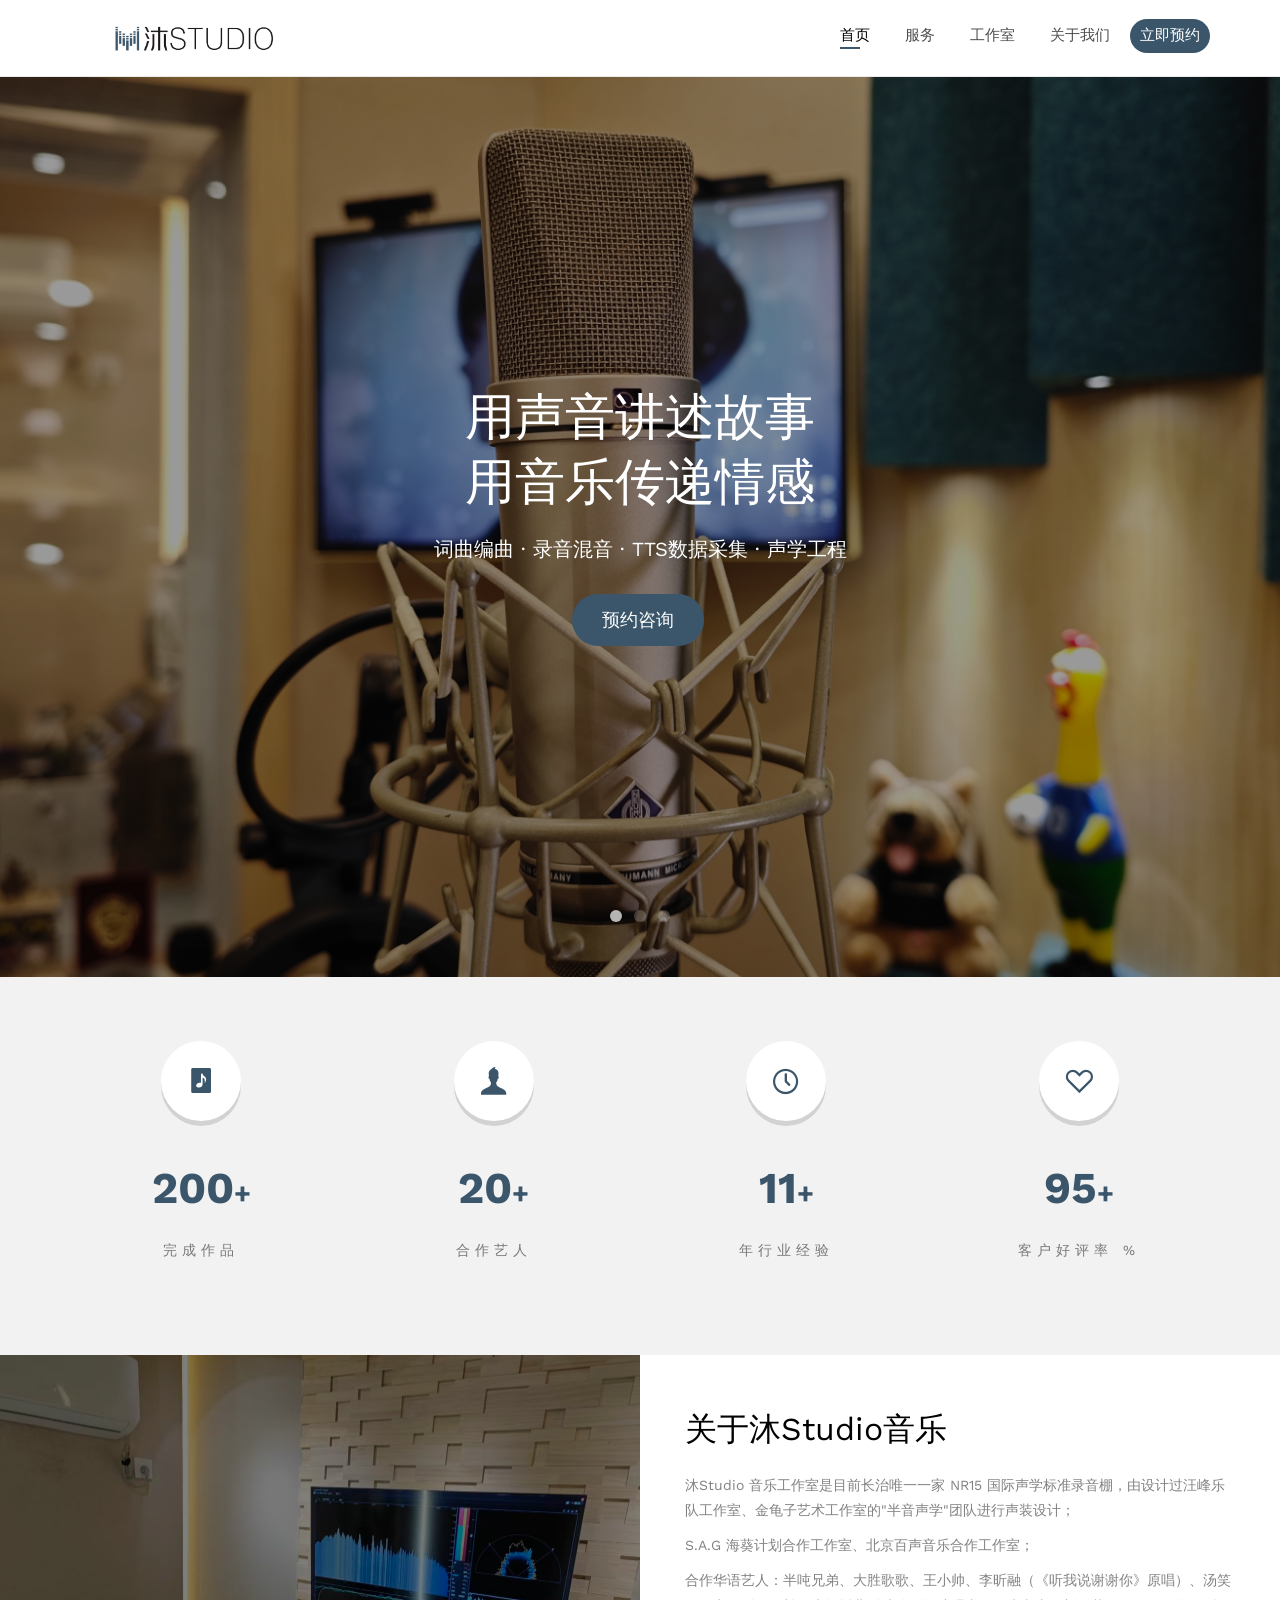
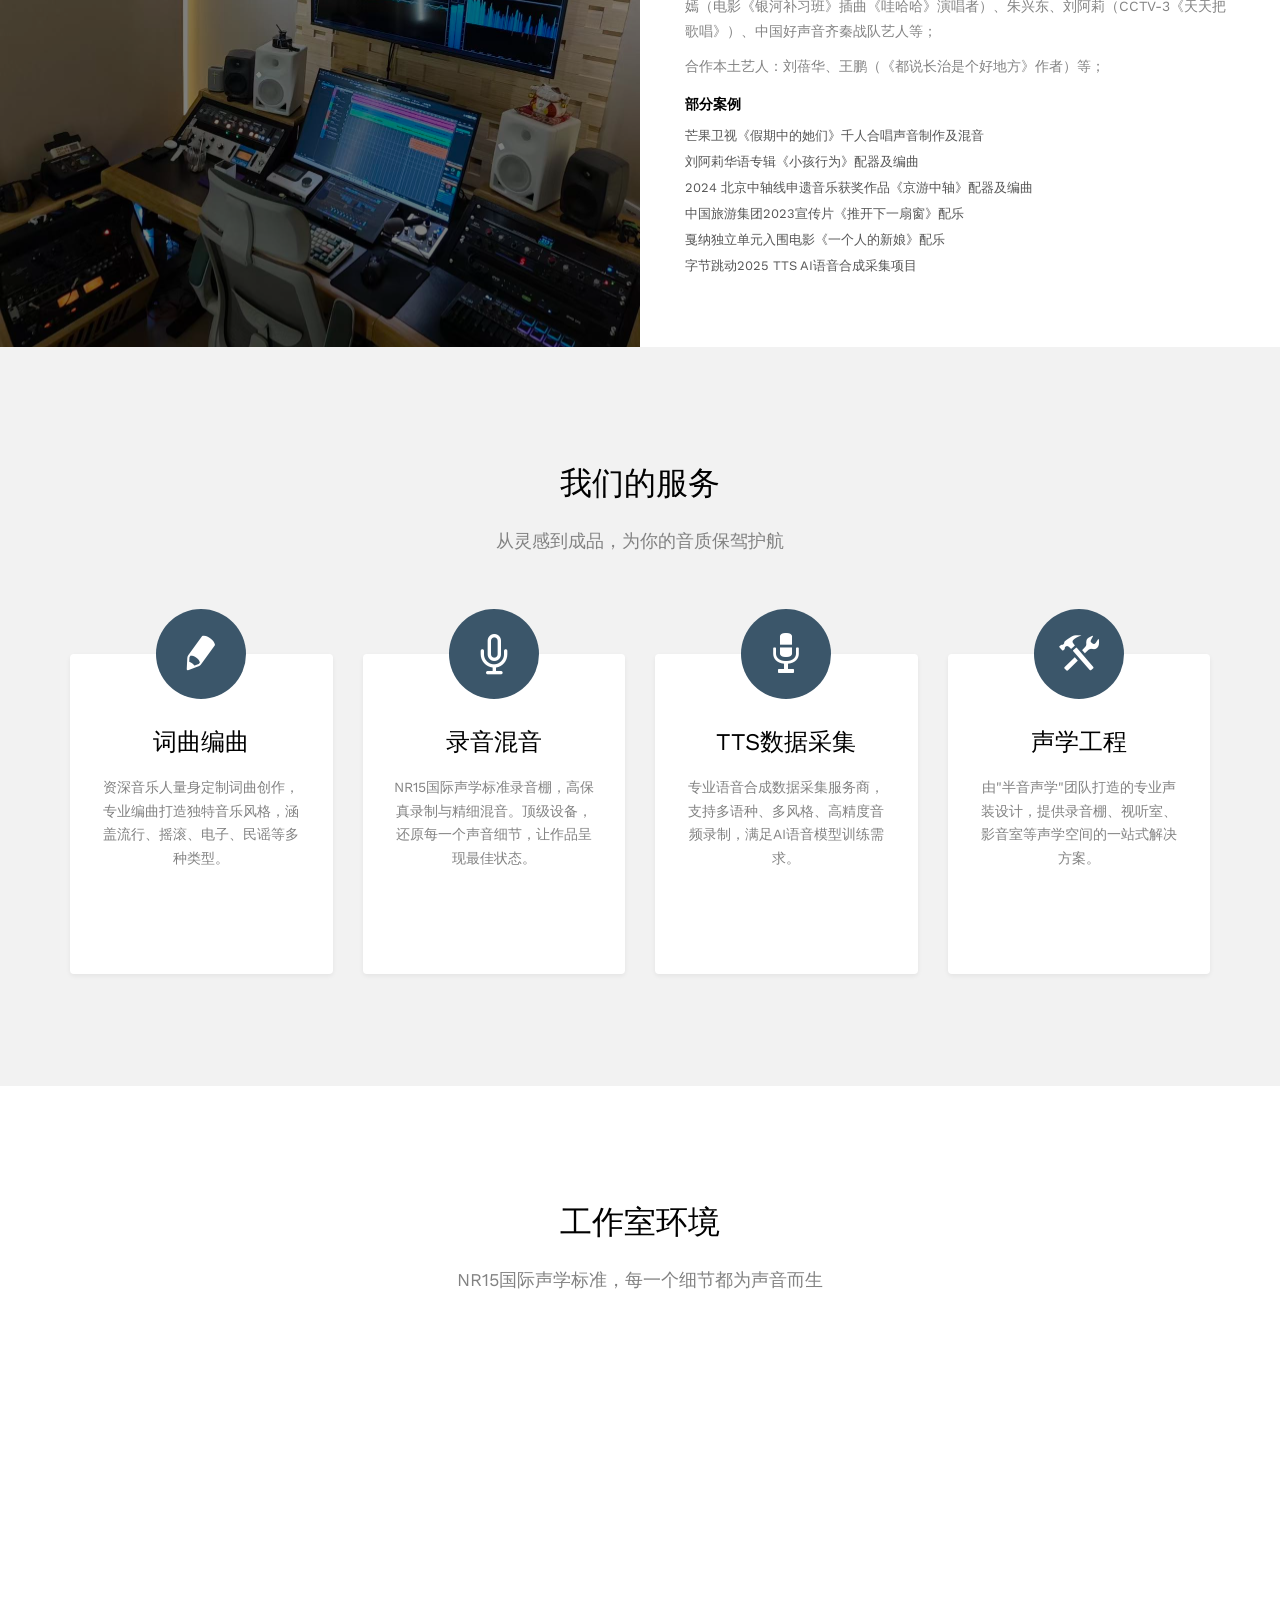
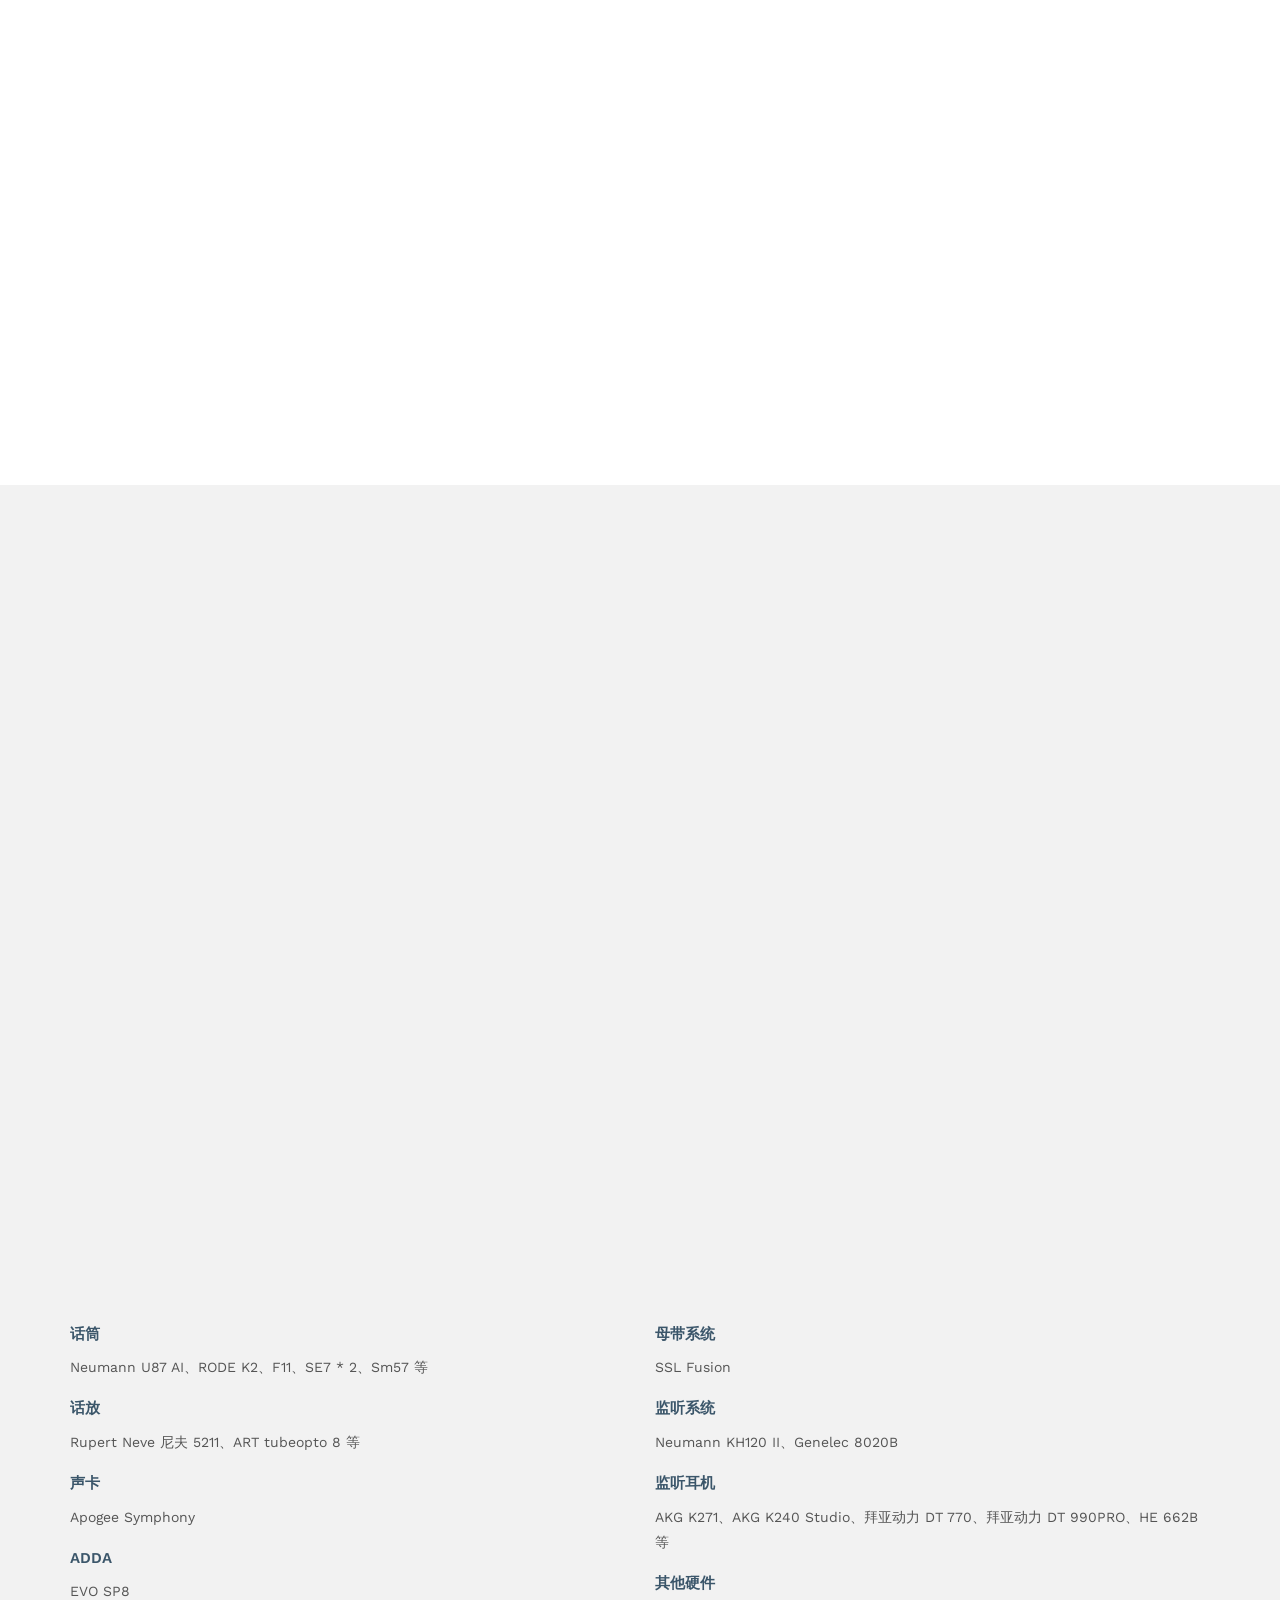
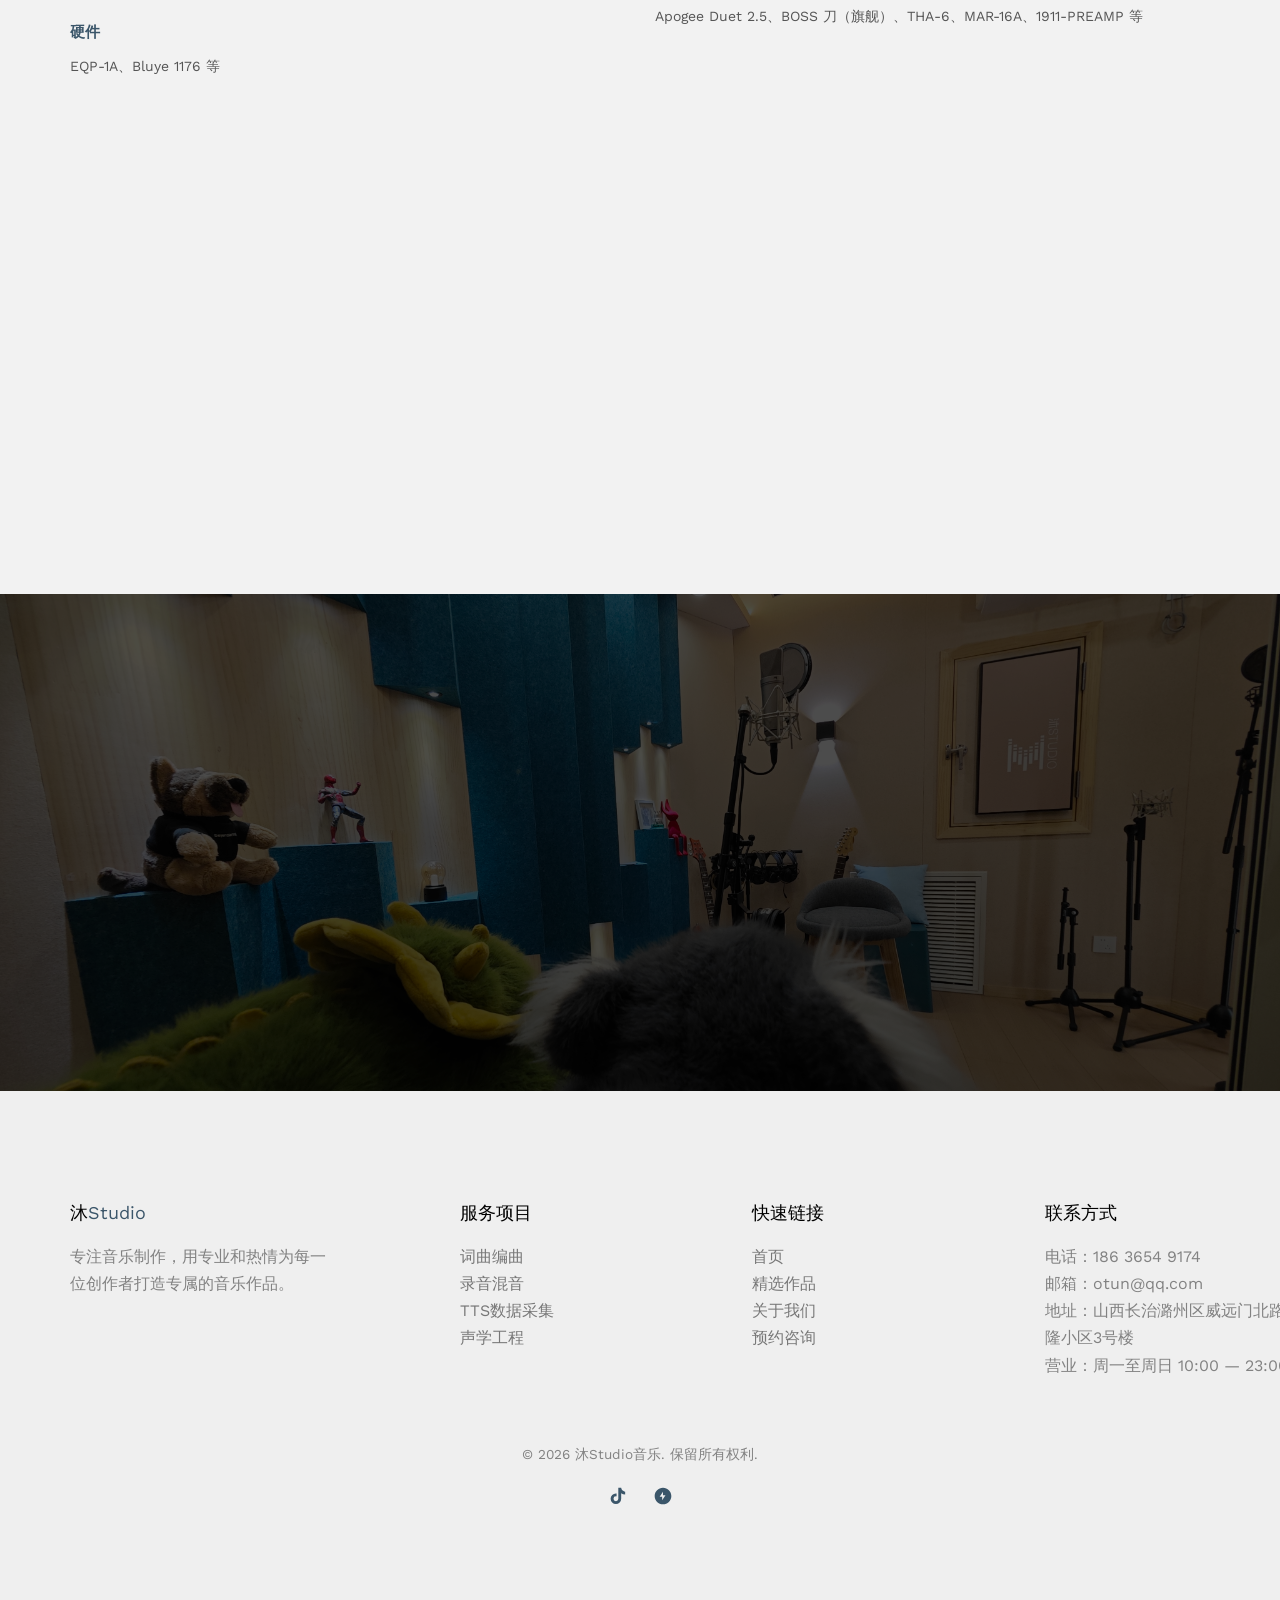
==== commit e17b0838: "Add files via upload" ====
--- a/index.html
+++ b/index.html
@@ -136,7 +136,6 @@
 	<!-- ═══ 视频介绍 + 技能条 ═══ -->
 	<div id="fh5co-content">
 		<div class="video fh5co-video" style="background-image: url(images/ZHONG1.jpg);">
-			<a href="#" class="popup-vimeo"><i class="icon-video2"></i></a>
 			<div class="overlay"></div>
 		</div>
 		<div class="choose animate-box" style="padding:50px 45px;">
